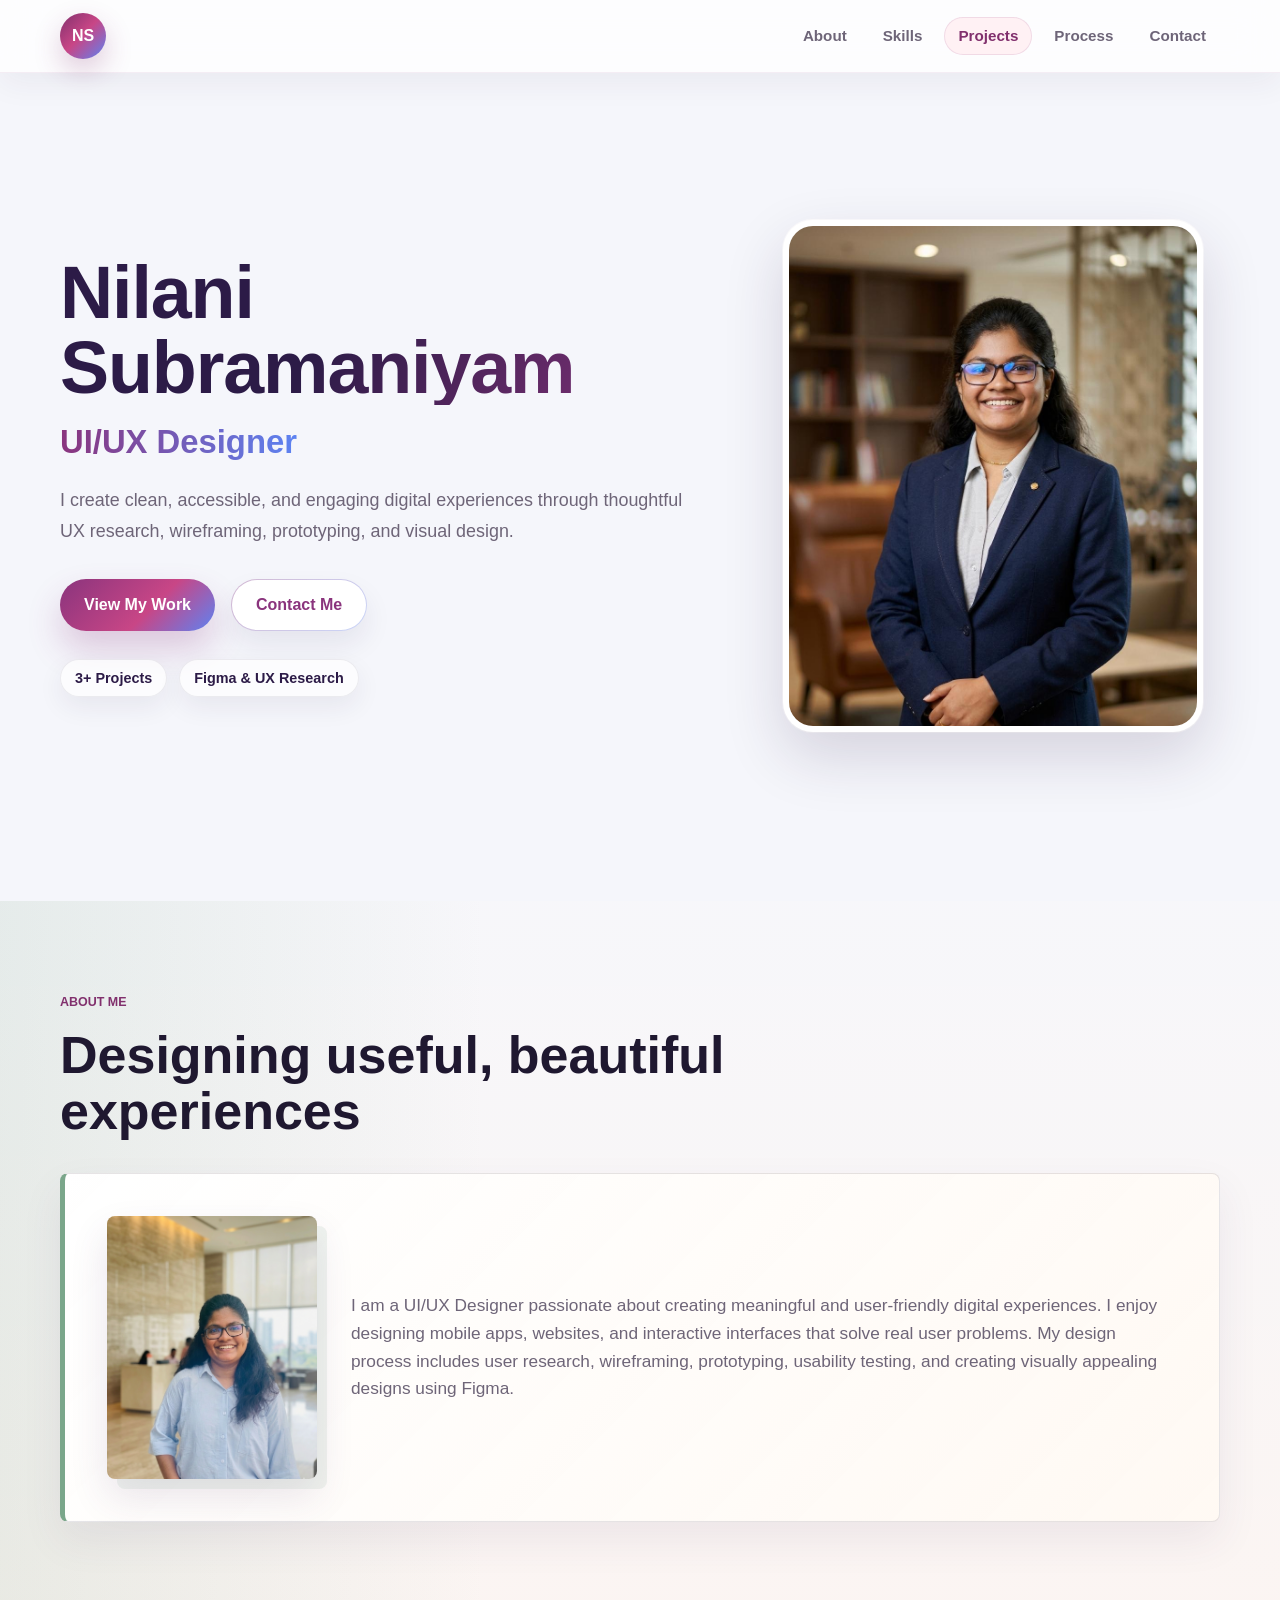
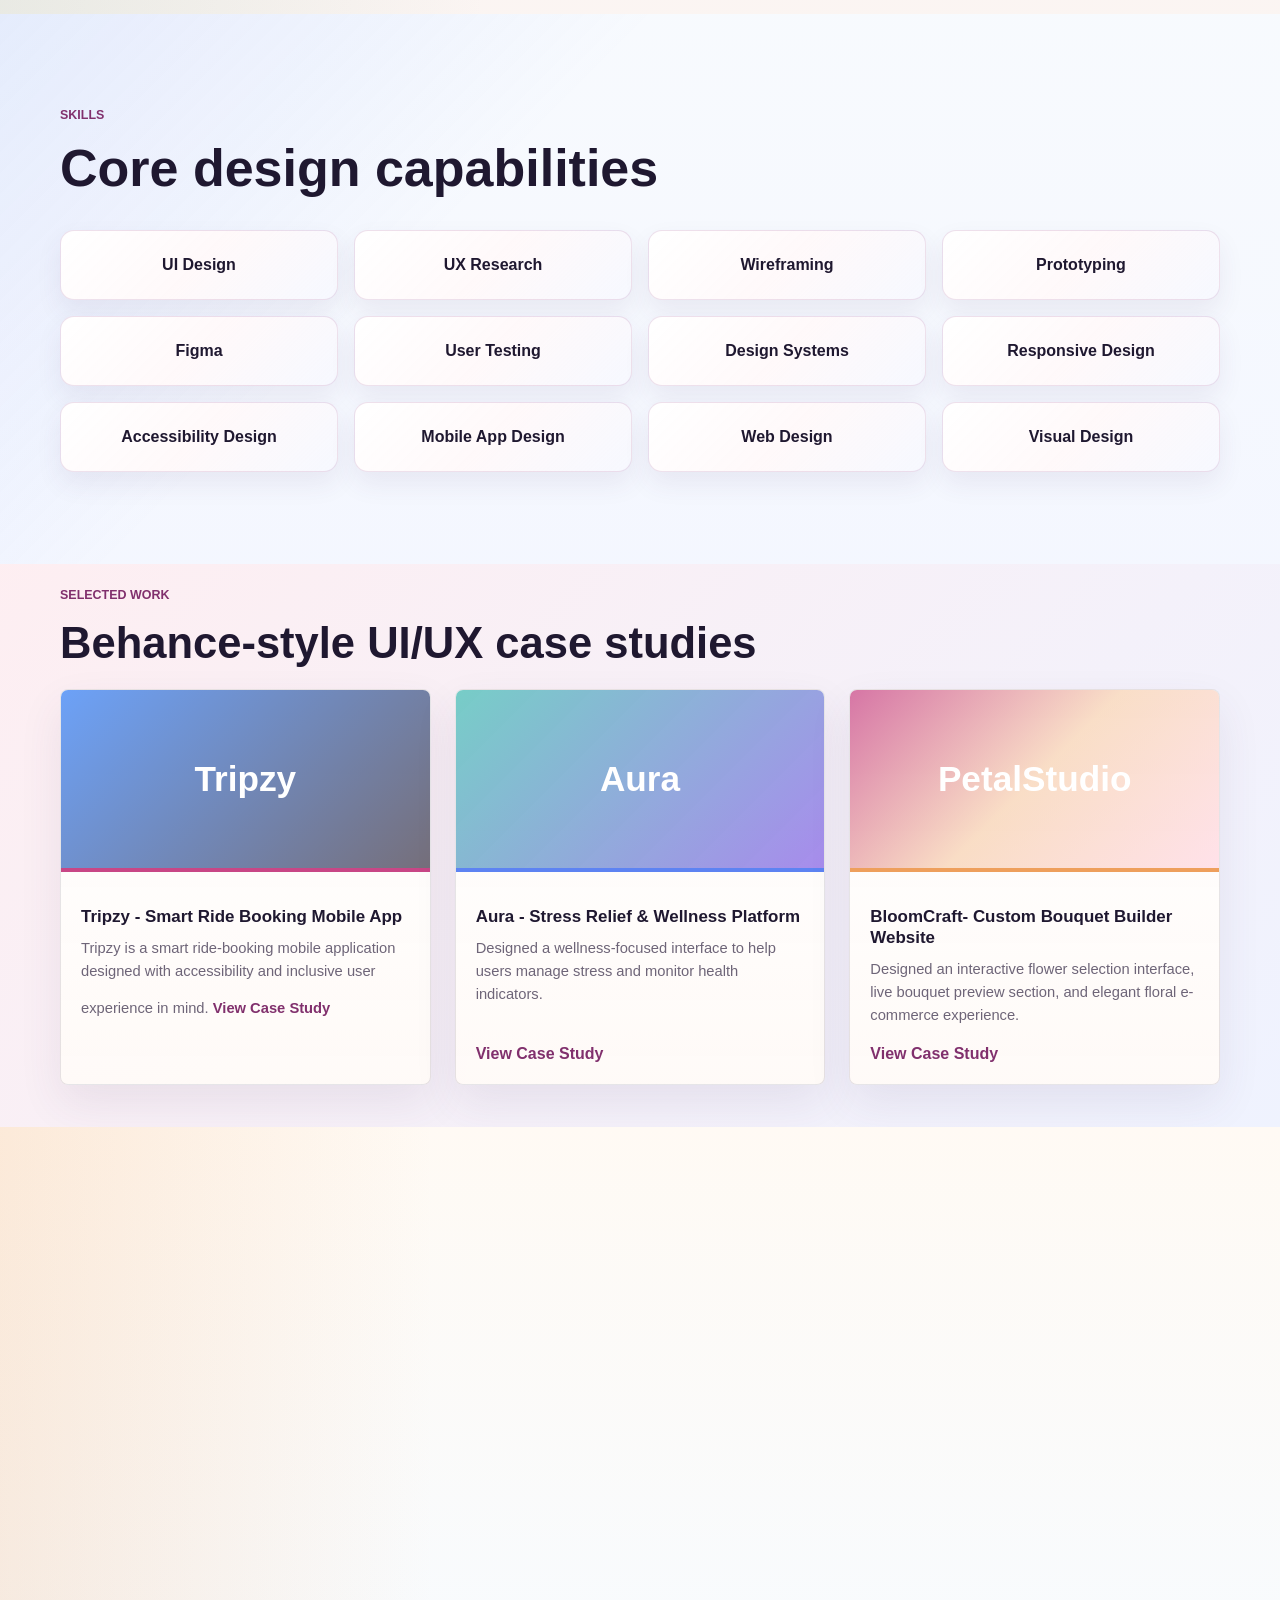
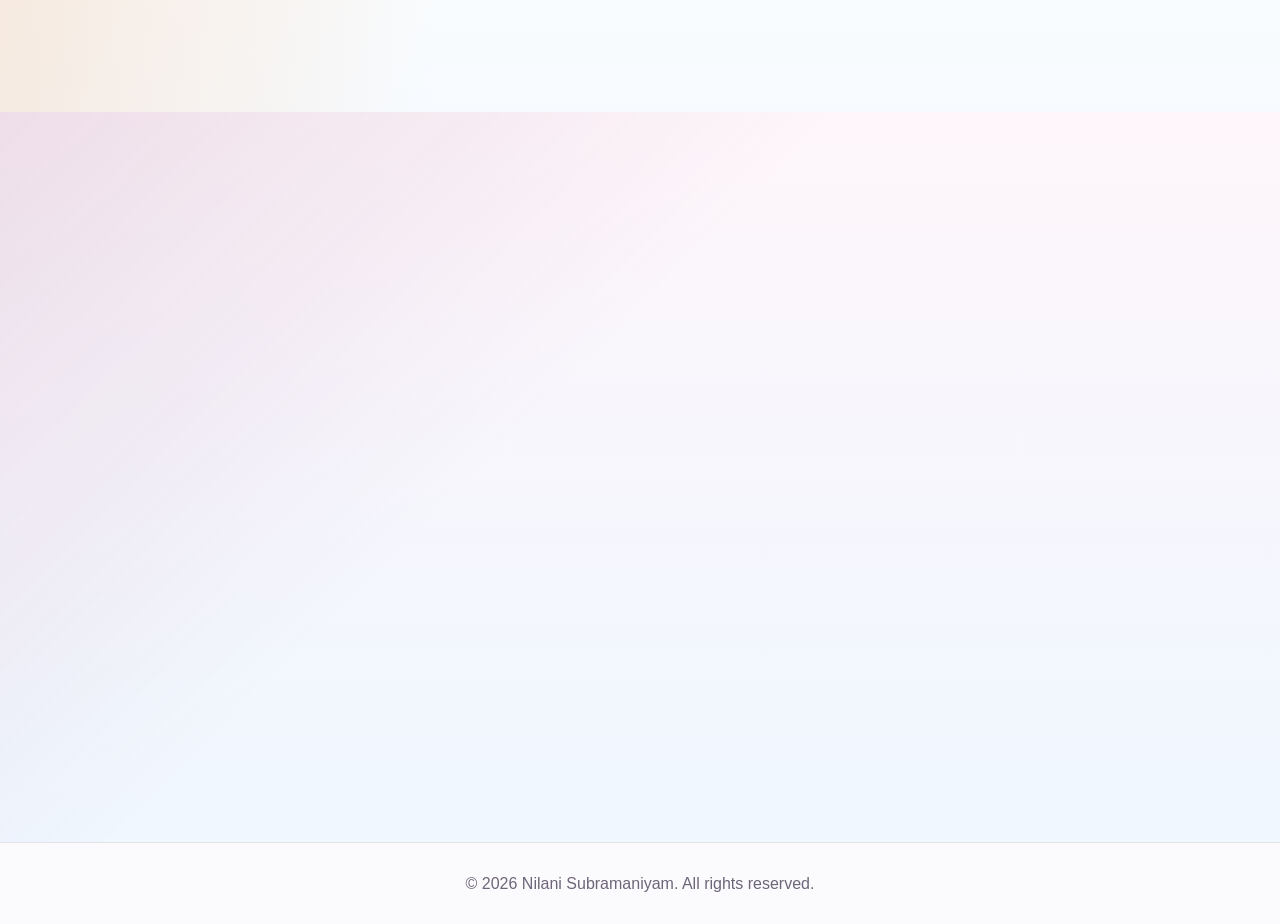
==== index.html @ d95088f6 "Initial portfolio case studies" ====
<!DOCTYPE html>
<html lang="en">
<head>
  <meta charset="UTF-8">
  <meta name="viewport" content="width=device-width, initial-scale=1.0">
  <title>Nilani Subramaniyam | UI/UX Designer</title>
  <link rel="preconnect" href="https://fonts.googleapis.com">
  <link rel="preconnect" href="https://fonts.gstatic.com" crossorigin>
  <link href="https://fonts.googleapis.com/css2?family=Inter:wght@400;500;600;700;800&display=swap" rel="stylesheet">
  <link rel="stylesheet" href="style.css">
</head>
<body>
  <header class="site-header" id="top">
    <nav class="navbar">
      <a href="#top" class="logo" aria-label="Nilani Subramaniyam home">NS</a>

      <button class="nav-toggle" type="button" aria-label="Open navigation" aria-expanded="false">
        <span></span>
        <span></span>
        <span></span>
      </button>

      <ul class="nav-links">
        <li><a href="#about" class="active">About</a></li>
        <li><a href="#skills">Skills</a></li>
        <li><a href="#projects">Projects</a></li>
        <li><a href="#process">Process</a></li>
        <li><a href="#contact">Contact</a></li>
      </ul>
    </nav>
  </header>

  <main>
    <section class="hero section">
      <div class="hero-content reveal">
        
        <h1>Nilani Subramaniyam</h1>
        <h2>UI/UX Designer</h2>
        <p class="hero-text">
          I create clean, accessible, and engaging digital experiences through thoughtful UX research, wireframing, prototyping, and visual design.
        </p>
        <div class="hero-actions">
          <a href="#projects" class="btn btn-primary">View My Work</a>
          <a href="#contact" class="btn btn-secondary">Contact Me</a>
        </div>
        <div class="hero-stats" aria-label="Portfolio highlights">
          <span>3+ Projects</span>
          
          <span>Figma &amp; UX Research</span>
        </div>
      </div>

      <div class="hero-visual reveal">
        <div class="profile-frame">
          <div class="profile-glow"></div>
          <img src="assets/nilani-profile.jpeg" alt="Nilani Subramaniyam" class="profile-photo">
        </div>
      </div>
    </section>

    <section class="section about" id="about">
      <div class="section-heading reveal">
        <p class="eyebrow">About Me</p>
        <h2>Designing useful, beautiful experiences</h2>
      </div>
      <div class="about-panel reveal">
        <div class="about-image">
          <img src="assets/nilani-about.png" alt="Nilani Subramaniyam smiling outdoors">
        </div>
        <div class="about-copy">
          <p>
            I am a UI/UX Designer passionate about creating meaningful and user-friendly digital experiences. I enjoy designing mobile apps, websites, and interactive interfaces that solve real user problems. My design process includes user research, wireframing, prototyping, usability testing, and creating visually appealing designs using Figma.
          </p>
        </div>
      </div>
    </section>

    <section class="section skills" id="skills">
      <div class="section-heading reveal">
        <p class="eyebrow">Skills</p>
        <h2>Core design capabilities</h2>
      </div>
      <div class="skills-grid">
        <span class="skill-card reveal">UI Design</span>
        <span class="skill-card reveal">UX Research</span>
        <span class="skill-card reveal">Wireframing</span>
        <span class="skill-card reveal">Prototyping</span>
        <span class="skill-card reveal">Figma</span>
        <span class="skill-card reveal">User Testing</span>
        <span class="skill-card reveal">Design Systems</span>
        <span class="skill-card reveal">Responsive Design</span>
        <span class="skill-card reveal">Accessibility Design</span>
        <span class="skill-card reveal">Mobile App Design</span>
        <span class="skill-card reveal">Web Design</span>
        <span class="skill-card reveal">Visual Design</span>
      </div>
    </section>

    <section class="section projects" id="projects">
      <div class="section-heading reveal">
        <p class="eyebrow">Selected Work</p>
        <h2>Behance-style UI/UX case studies</h2>
      </div>

      <div class="project-grid">

         <article class="project-card reveal">
          <div class="project-image ride-preview">
            <span>Tripzy</span>
          </div>
          <div class="project-content">
            <div class="project-meta">
              <!-- <span>UI/UX Design Project using Figma</span> -->
            </div>
            <h3>Tripzy - Smart Ride Booking Mobile App</h3>
            <p>
              Tripzy is a smart ride-booking mobile application designed with accessibility and inclusive user experience in mind.
            <a href="case-study-tripzy.html" class="project-link">View Case Study</a>
          </div>
        </article>


        <article class="project-card reveal">
          <div class="project-image wellness-preview">
            <span>Aura</span>
          </div>
          <div class="project-content">
            <div class="project-meta">
              
            </div>
            <h3>Aura - Stress Relief & Wellness Platform</h3>
            <p>
              Designed a wellness-focused interface to help users manage stress and monitor health indicators.
            </p>
            <a href="aura-case-study.html" class="project-link" target="_blank" rel="noopener noreferrer">View Case Study</a>
          </div>
        </article>

       

        <article class="project-card reveal">
          <div class="project-image bouquet-preview">
            <span>PetalStudio</span>
          </div>
          <div class="project-content">
            <div class="project-meta">
            
            </div>
            <h3>BloomCraft- Custom Bouquet Builder Website</h3>
            <p>
               Designed an interactive flower selection interface, live bouquet preview section, and elegant floral e-commerce experience.
            </p>
          
            <a href="case-study-petalstudio.html" class="project-link">View Case Study</a>
          </div>
        </article>
      </div>
    </section>

    <section class="section process" id="process">
      <div class="section-heading reveal">
        <p class="eyebrow">Design Process</p>
        <h2>From insight to refined experience</h2>
      </div>
      <div class="process-grid">
        <div class="process-card reveal"><span>01</span><h3>Empathize</h3></div>
        <div class="process-card reveal"><span>02</span><h3>Define</h3></div>
        <div class="process-card reveal"><span>03</span><h3>Ideate</h3></div>
        <!-- <div class="process-card reveal"><span>04</span><h3>Wireframe</h3></div> -->
        <div class="process-card reveal"><span>04</span><h3>Prototype</h3></div>
        <div class="process-card reveal"><span>05</span><h3>Test</h3></div>
        <!-- <div class="process-card reveal"><span>07</span><h3>Improve</h3></div> -->
      </div>
    </section>

    <section class="section contact" id="contact">
      <div class="section-heading reveal">
        <p class="eyebrow">Contact</p>
        <h2>Let's create thoughtful digital experiences</h2>
      </div>

      <div class="contact-layout">
        <div class="contact-info reveal">
          <a href="mailto:nilasubram12@gmail.com" class="contact-card">
            <span class="contact-icon icon-email" aria-hidden="true">
              <img src="assets/gmail-logo.webp" alt="">
            </span>
            <span>
              <strong>Email</strong>
              <small>nilasubram12@gmail.com</small>
            </span>
          </a>
          <a href="https://www.linkedin.com/in/nilani-subramaniyam-509a222b9/?lipi=urn%3Ali%3Apage%3Ad_flagship3_profile_view_base_contact_details%3Bf%2FuBtuJFRAWHWsa8EPV87g%3D%3D" class="contact-card" target="_blank" rel="noopener noreferrer">
            <span class="contact-icon icon-linkedin" aria-hidden="true">
              <img src="assets/linkedin-logo.svg" alt="">
            </span>
            <span>
              <strong>LinkedIn</strong>
              <small>nilani-subramaniyam</small>
            </span>
          </a>
          <a href="https://www.behance.net/nilanisubrama" class="contact-card" target="_blank" rel="noopener noreferrer">
            <span class="contact-icon icon-behance" aria-hidden="true">
              <svg viewBox="0 0 24 24" role="img">
                <path d="M3.3 6.2h5.14c1.02 0 1.83.23 2.43.7.6.46.9 1.17.9 2.12 0 .55-.13 1.03-.39 1.43-.25.4-.63.72-1.14.96.7.2 1.24.56 1.6 1.09.36.52.54 1.15.54 1.9 0 .6-.12 1.12-.36 1.57-.23.44-.55.8-.96 1.06-.4.27-.87.47-1.4.6-.52.13-1.07.2-1.64.2H3.3V6.2Zm2.56 4.7H8c.42 0 .76-.1 1.04-.3.27-.2.41-.53.41-.98 0-.5-.16-.86-.49-1.07-.32-.21-.74-.32-1.26-.32H5.86v2.67Zm0 4.92h2.27c.47 0 .87-.12 1.18-.35.32-.23.48-.6.48-1.11 0-.63-.18-1.08-.53-1.35-.36-.27-.83-.4-1.41-.4H5.86v3.21Zm9.14-2.1c.04.73.23 1.26.59 1.58.35.32.86.48 1.51.48.47 0 .88-.12 1.22-.35.34-.23.55-.48.63-.74h2.16c-.35 1.07-.88 1.84-1.6 2.3-.72.46-1.59.69-2.6.69-.71 0-1.34-.11-1.9-.34a3.93 3.93 0 0 1-1.44-.96 4.27 4.27 0 0 1-.91-1.5 5.51 5.51 0 0 1-.32-1.92c0-.68.11-1.31.33-1.89.22-.58.54-1.08.94-1.51.41-.42.89-.75 1.45-.99a4.63 4.63 0 0 1 1.85-.36c.76 0 1.42.15 1.98.44.57.3 1.03.69 1.39 1.19.36.5.62 1.06.79 1.7.16.64.22 1.3.17 1.99H15Zm3.75-1.55c-.11-.58-.31-1.02-.6-1.32-.29-.3-.72-.45-1.29-.45-.37 0-.68.06-.92.19-.24.12-.44.28-.59.47-.15.19-.25.39-.31.6-.06.22-.1.39-.11.52h3.82Zm-3.95-5.74h4.72v1.15H14.8V6.43Z"/>
              </svg>
            </span>
            <span>
              <strong>Behance</strong>
              <small>nilanisubrama</small>
            </span>
          </a>
          <a href="https://github.com/Nila12SA" class="contact-card" target="_blank" rel="noopener noreferrer">
            <span class="contact-icon icon-github" aria-hidden="true">
              <svg viewBox="0 0 24 24" role="img">
                <path d="M12 3.6a8.5 8.5 0 0 0-2.69 16.56c.42.08.58-.18.58-.4v-1.48c-2.36.51-2.86-1-2.86-1-.39-.98-.95-1.24-.95-1.24-.78-.53.06-.52.06-.52.86.06 1.31.88 1.31.88.76 1.3 2  .93 2.49.71.08-.55.3-.93.54-1.14-1.88-.21-3.86-.94-3.86-4.2 0-.93.33-1.68.88-2.28-.09-.21-.38-1.08.08-2.25 0 0 .72-.23 2.34.87A8.05 8.05 0 0 1 12 7.83c.72 0 1.44.1 2.12.29 1.62-1.1 2.34-.87 2.34-.87.46 1.17.17 2.04.08 2.25.55.6.88 1.35.88 2.28 0 3.27-1.98 3.98-3.87 4.2.31.27.58.79.58 1.6v2.18c0 .22.15.48.59.4A8.5 8.5 0 0 0 12 3.6Z"/>
              </svg>
            </span>
            <span>
              <strong>GitHub</strong>
              <small>Nila12SA</small>
            </span>
          </a>
        </div>

        <form class="contact-form reveal">
          <label for="name">Name</label>
          <input type="text" id="name" name="name" placeholder="Your name" required>

          <label for="email">Email</label>
          <input type="email" id="email" name="email" placeholder="your@email.com" required>

          <label for="message">Message</label>
          <textarea id="message" name="message" rows="5" placeholder="Tell me about your project" required></textarea>

          <button type="submit" class="btn btn-primary">Send Message</button>
          <p class="form-status" aria-live="polite"></p>
        </form>
      </div>
    </section>
  </main>

  <footer class="footer">
    <p>© 2026 Nilani Subramaniyam. All rights reserved.</p>
  </footer>

  <script src="script.js"></script>
</body>
</html>
---- style.css ----
:root {
  --bg: #fffaf7;
  --surface: #ffffff;
  --surface-soft: #fff0f5;
  --text: #1f1830;
  --muted: #6e6578;
  --primary: #c84686;
  --primary-dark: #81306d;
  --secondary: #5d83f2;
  --accent: #ee9f5c;
  --sage: #7aa68a;
  --lavender: #8f6ce8;
  --border: rgba(31, 24, 48, 0.11);
  --shadow: 0 22px 55px rgba(82, 52, 103, 0.15);
  --radius: 8px;
  --max-width: 1160px;
}

* {
  box-sizing: border-box;
  margin: 0;
  padding: 0;
}

html {
  scroll-behavior: smooth;
  overflow-x: hidden;
}

body {
  position: relative;
  isolation: isolate;
  min-height: 100vh;
  overflow-x: hidden;
  color: var(--text);
  font-family: "Inter", Arial, sans-serif;
  line-height: 1.6;
  background:
    linear-gradient(118deg, rgba(200, 70, 134, 0.12) 0 18%, transparent 18% 100%),
    linear-gradient(26deg, transparent 0 62%, rgba(93, 131, 242, 0.1) 62% 100%),
    linear-gradient(135deg, #fffaf7 0%, #f8fbff 46%, #fff2f7 100%);
}

body::before {
  content: none;
}

img,
input,
textarea,
button {
  font: inherit;
}

a {
  color: inherit;
  text-decoration: none;
}

.site-header {
  position: sticky;
  top: 0;
  z-index: 20;
  background: rgba(255, 255, 255, 0.76);
  border-bottom: 1px solid rgba(138, 52, 125, 0.08);
  box-shadow: 0 10px 32px rgba(44, 27, 71, 0.06);
  backdrop-filter: blur(20px);
  -webkit-backdrop-filter: blur(20px);
}

.navbar {
  width: min(100% - 32px, var(--max-width));
  height: 72px;
  margin: 0 auto;
  display: flex;
  align-items: center;
  justify-content: space-between;
}

.logo {
  width: 46px;
  height: 46px;
  display: inline-grid;
  place-items: center;
  color: #ffffff;
  font-weight: 800;
  border-radius: 50%;
  background: linear-gradient(135deg, var(--primary-dark), var(--primary) 48%, var(--secondary));
  box-shadow: 0 12px 28px rgba(129, 48, 109, 0.24);
}

.nav-links {
  display: flex;
  align-items: center;
  gap: 8px;
  list-style: none;
}

.nav-links a {
  display: inline-flex;
  align-items: center;
  min-height: 38px;
  padding: 0 14px;
  color: var(--muted);
  font-size: 0.95rem;
  font-weight: 600;
  border-radius: 999px;
  transition: color 0.25s ease, background 0.25s ease, box-shadow 0.25s ease;
}

.nav-links a:hover,
.nav-links a.active {
  color: var(--primary-dark);
  background: rgba(255, 237, 240, 0.74);
}

.nav-links a.active {
  box-shadow: inset 0 0 0 1px rgba(138, 52, 125, 0.12);
}

.nav-toggle {
  width: 44px;
  height: 44px;
  display: none;
  border: 1px solid var(--border);
  border-radius: var(--radius);
  background: var(--surface);
  cursor: pointer;
}

.nav-toggle span {
  width: 20px;
  height: 2px;
  display: block;
  margin: 5px auto;
  background: var(--text);
  border-radius: 999px;
  transition: transform 0.25s ease, opacity 0.25s ease;
}

.nav-toggle.open span:nth-child(1) {
  transform: translateY(7px) rotate(45deg);
}

.nav-toggle.open span:nth-child(2) {
  opacity: 0;
}

.nav-toggle.open span:nth-child(3) {
  transform: translateY(-7px) rotate(-45deg);
}

.section {
  position: relative;
  width: min(100% - 32px, var(--max-width));
  margin: 0 auto;
  padding: 92px 0;
  scroll-margin-top: 78px;
}

.about,
.skills,
.projects,
.process,
.contact,
.case-section {
  z-index: 1;
}

.about::before,
.skills::before,
.projects::before,
.process::before,
.contact::before,
.case-section::before {
  content: "";
  position: absolute;
  inset: 0 calc(50% - 50vw);
  z-index: -1;
  pointer-events: none;
}

.about::before {
  background:
    linear-gradient(90deg, rgba(122, 166, 138, 0.14), transparent 38%),
    linear-gradient(180deg, rgba(255, 250, 247, 0.2), rgba(255, 244, 237, 0.62));
}

.skills::before {
  background:
    linear-gradient(135deg, rgba(93, 131, 242, 0.12), transparent 36%),
    linear-gradient(180deg, rgba(248, 251, 255, 0.82), rgba(244, 247, 255, 0.92));
}

.projects::before {
  background:
    linear-gradient(135deg, rgba(255, 237, 240, 0.86), rgba(238, 242, 255, 0.86));
}

.process::before {
  background:
    linear-gradient(90deg, rgba(238, 159, 92, 0.18), transparent 34%),
    linear-gradient(180deg, #fffaf4, #f7fbff);
}

.contact::before {
  background:
    linear-gradient(135deg, rgba(129, 48, 109, 0.12), transparent 42%),
    linear-gradient(180deg, rgba(255, 246, 250, 0.88), rgba(239, 247, 255, 0.95));
}

.case-section::before {
  background:
    linear-gradient(90deg, rgba(255, 255, 255, 0), rgba(93, 131, 242, 0.08), rgba(255, 255, 255, 0));
}

main .case-section:nth-of-type(2n + 3)::before {
  background:
    linear-gradient(135deg, rgba(255, 240, 245, 0.86), rgba(255, 247, 239, 0.9));
}

main .case-section:nth-of-type(2n + 4)::before {
  background:
    linear-gradient(135deg, rgba(241, 248, 243, 0.9), rgba(239, 246, 255, 0.9));
}

.hero {
  min-height: calc(100vh - 72px);
  display: grid;
  grid-template-columns: minmax(0, 1.12fr) minmax(300px, 0.78fr);
  align-items: center;
  gap: clamp(28px, 4.5vw, 56px);
  padding-top: 54px;
  padding-bottom: 76px;
}

.hero-content {
  max-width: 780px;
  min-width: 0;
}

.hero-badge {
  display: inline-flex;
  align-items: center;
  min-height: 36px;
  margin-bottom: 22px;
  padding: 0 16px;
  color: #8a347d;
  font-size: 0.83rem;
  font-weight: 800;
  letter-spacing: 0;
  border: 1px solid rgba(138, 52, 125, 0.16);
  border-radius: 999px;
  background:
    linear-gradient(135deg, rgba(255, 237, 240, 0.95), rgba(238, 242, 255, 0.92)),
    #ffffff;
  box-shadow: 0 12px 30px rgba(44, 27, 71, 0.08);
}

.eyebrow {
  margin-bottom: 14px;
  color: var(--primary-dark);
  font-size: 0.78rem;
  font-weight: 800;
  letter-spacing: 0;
  text-transform: uppercase;
}

.hero h1 {
  max-width: 720px;
  font-size: clamp(3.15rem, 5.75vw, 4.85rem);
  line-height: 1.02;
  letter-spacing: -0.015em;
  color: transparent;
  background: linear-gradient(120deg, #2c1b47 0%, #2c1b47 42%, #8a347d 100%);
  -webkit-background-clip: text;
  background-clip: text;
}

.hero h2 {
  display: inline-flex;
  margin-top: 18px;
  color: transparent;
  font-size: clamp(1.35rem, 2.8vw, 2.05rem);
  font-weight: 800;
  line-height: 1.15;
  background: linear-gradient(90deg, #8a347d, #5d83f2);
  -webkit-background-clip: text;
  background-clip: text;
}

.hero-text {
  max-width: 630px;
  margin-top: 24px;
  color: var(--muted);
  font-size: clamp(1rem, 1.5vw, 1.12rem);
  line-height: 1.75;
}

.hero-actions {
  display: flex;
  flex-wrap: wrap;
  gap: 16px;
  margin-top: 32px;
}

.btn {
  min-height: 52px;
  display: inline-flex;
  align-items: center;
  justify-content: center;
  padding: 0 24px;
  border: 0;
  border-radius: 999px;
  font-weight: 800;
  cursor: pointer;
  transition: transform 0.25s ease, box-shadow 0.25s ease, background 0.25s ease;
}

.btn:hover {
  transform: translateY(-3px);
}

.btn-primary {
  color: #ffffff;
  background: linear-gradient(135deg, #8a347d, #c84686 58%, #5d83f2);
  box-shadow: 0 18px 34px rgba(138, 52, 125, 0.24);
}

.btn-secondary {
  color: #8a347d;
  background:
    linear-gradient(#ffffff, #ffffff) padding-box,
    linear-gradient(135deg, rgba(138, 52, 125, 0.32), rgba(93, 131, 242, 0.28)) border-box;
  border: 1px solid transparent;
  box-shadow: 0 14px 28px rgba(44, 27, 71, 0.08);
}

.hero-stats {
  display: flex;
  flex-wrap: wrap;
  gap: 12px;
  margin-top: 28px;
}

.hero-stats span {
  display: inline-flex;
  align-items: center;
  min-height: 38px;
  padding: 0 14px;
  color: #2c1b47;
  font-size: 0.9rem;
  font-weight: 800;
  border: 1px solid rgba(44, 27, 71, 0.08);
  border-radius: 999px;
  background: rgba(255, 255, 255, 0.7);
  box-shadow: 0 10px 26px rgba(44, 27, 71, 0.07);
}

.hero-visual {
  position: relative;
  min-height: 500px;
  display: grid;
  place-items: center;
  overflow: visible;
}

.profile-frame {
  position: relative;
  width: min(100%, 420px);
  padding: 6px;
  overflow: hidden;
  border: 0;
  border-radius: 30px;
  background: #ffffff;
  box-shadow:
    0 24px 60px rgba(44, 27, 71, 0.16),
    0 0 0 1px rgba(255, 255, 255, 0.9);
}

.profile-card {
  position: relative;
  width: min(100%, 390px);
  padding: 34px;
  overflow: hidden;
  border: 1px solid rgba(255, 255, 255, 0.82);
  border-radius: 8px;
  background: rgba(255, 255, 255, 0.74);
  box-shadow: var(--shadow);
  backdrop-filter: blur(20px);
}

.profile-glow {
  display: none;
}

.profile-photo {
  position: relative;
  width: 100%;
  height: clamp(390px, 47vw, 500px);
  display: block;
  object-fit: cover;
  object-position: center top;
  transform: none;
  border-radius: 24px;
  border: 0;
  box-shadow: none;
}

.profile-name {
  position: relative;
  font-size: 1.35rem;
  font-weight: 800;
}

.profile-role {
  position: relative;
  margin-top: 6px;
  color: var(--muted);
}

.mini-stats {
  position: relative;
  display: flex;
  flex-wrap: wrap;
  gap: 10px;
  margin-top: 26px;
}

.mini-stats span,
.skill-card,
.project-meta span {
  border: 1px solid rgba(200, 70, 134, 0.18);
  border-radius: 999px;
  background:
    linear-gradient(135deg, rgba(255, 240, 245, 0.86), rgba(248, 251, 255, 0.88)),
    #ffffff;
}

.mini-stats span {
  padding: 8px 12px;
  color: var(--primary-dark);
  font-size: 0.84rem;
  font-weight: 700;
}

.section-heading {
  max-width: 720px;
  margin-bottom: 34px;
}

.section-heading h2 {
  font-size: clamp(2rem, 5vw, 3.25rem);
  line-height: 1.08;
  letter-spacing: 0;
}

.about-panel,
.contact-info,
.contact-form {
  border: 1px solid var(--border);
  border-radius: var(--radius);
  background:
    linear-gradient(135deg, rgba(255, 255, 255, 0.9), rgba(255, 248, 241, 0.84)),
    #ffffff;
  box-shadow: 0 18px 42px rgba(82, 52, 103, 0.08);
}

.about-panel {
  padding: clamp(24px, 5vw, 42px);
  display: grid;
  grid-template-columns: 210px 1fr;
  align-items: center;
  gap: 34px;
  border-left: 5px solid var(--sage);
}

.about-image {
  overflow: hidden;
  border-radius: var(--radius);
  box-shadow:
    10px 10px 0 rgba(122, 166, 138, 0.12),
    0 18px 38px rgba(82, 52, 103, 0.12);
}

.about-image img {
  width: 100%;
  aspect-ratio: 4 / 5;
  display: block;
  object-fit: cover;
  object-position: center top;
}

.about-panel p {
  max-width: 900px;
  color: var(--muted);
  font-size: 1.08rem;
}

.skills-grid {
  display: grid;
  grid-template-columns: repeat(4, 1fr);
  gap: 16px;
}

.skill-card {
  min-height: 70px;
  display: grid;
  place-items: center;
  padding: 16px;
  color: var(--text);
  font-weight: 800;
  text-align: center;
  border-radius: 14px;
  border-color: rgba(138, 52, 125, 0.14);
  background:
    linear-gradient(135deg, rgba(255, 255, 255, 0.96), rgba(255, 237, 240, 0.34), rgba(238, 242, 255, 0.5)),
    #ffffff;
  box-shadow: 0 12px 26px rgba(82, 52, 103, 0.08);
  transition: transform 0.25s ease, box-shadow 0.25s ease, border-color 0.25s ease;
}

.skill-card:hover {
  transform: translateY(-5px);
  border-color: rgba(200, 70, 134, 0.36);
  box-shadow: var(--shadow);
}

.project-grid {
  display: grid;
  grid-template-columns: repeat(3, 1fr);
  gap: 24px;
}

.projects {
  min-height: auto;
  padding-top: 22px;
  padding-bottom: 42px;
  display: grid;
  align-content: start;
  scroll-margin-top: 54px;
}

.projects .section-heading {
  max-width: 820px;
  margin-bottom: 22px;
}

.projects .section-heading h2 {
  font-size: clamp(2rem, 3.4vw, 3.1rem);
}

.project-card {
  display: flex;
  flex-direction: column;
  overflow: hidden;
  border: 1px solid var(--border);
  border-radius: var(--radius);
  background:
    linear-gradient(180deg, rgba(255, 255, 255, 0.97), rgba(255, 250, 247, 0.94));
  box-shadow: 0 18px 44px rgba(82, 52, 103, 0.09);
  transition: transform 0.3s ease, box-shadow 0.3s ease;
}

.project-card:hover {
  transform: translateY(-8px);
  box-shadow: var(--shadow);
}

.project-image {
  min-height: 178px;
  display: grid;
  place-items: center;
  color: #ffffff;
  font-size: 2.2rem;
  font-weight: 800;
  background-size: cover;
  background-position: center;
}

.project-image img {
  width: 100%;
  height: 100%;
  min-height: 178px;
  display: block;
  object-fit: cover;
}

.wellness-preview {
  background:
    linear-gradient(135deg, rgba(89, 194, 187, 0.82), rgba(143, 108, 232, 0.78)),
    url("https://images.unsplash.com/photo-1506126613408-eca07ce68773?auto=format&fit=crop&w=900&q=80");
}

.ride-preview {
  background:
    linear-gradient(135deg, rgba(76, 141, 246, 0.82), rgba(33, 24, 44, 0.62)),
    url("https://images.unsplash.com/photo-1500530855697-b586d89ba3ee?auto=format&fit=crop&w=900&q=80");
}

.bouquet-preview {
  background:
    linear-gradient(135deg, rgba(200, 70, 134, 0.74), rgba(238, 159, 92, 0.34), rgba(255, 202, 218, 0.54)),
    url("https://images.unsplash.com/photo-1490750967868-88aa4486c946?auto=format&fit=crop&w=900&q=80");
}

.project-content {
  display: flex;
  flex: 1;
  flex-direction: column;
  padding: 18px 20px;
  border-top: 4px solid var(--primary);
}

.project-card:nth-child(2) .project-content {
  border-top-color: var(--secondary);
}

.project-card:nth-child(3) .project-content {
  border-top-color: var(--accent);
}

.project-meta {
  display: flex;
  flex-wrap: wrap;
  gap: 8px;
  margin-bottom: 16px;
}

.project-meta span {
  padding: 6px 10px;
  color: var(--primary-dark);
  font-size: 0.74rem;
  font-weight: 800;
}

.project-card h3 {
  margin-bottom: 10px;
  font-size: 1.06rem;
  line-height: 1.25;
}

.project-card p {
  color: var(--muted);
  font-size: 0.92rem;
  line-height: 1.55;
}

.project-usage {
  margin-top: 14px;
  padding: 14px;
  border-left: 3px solid var(--primary);
  border-radius: var(--radius);
  background: linear-gradient(135deg, rgba(255, 240, 245, 0.92), rgba(248, 251, 255, 0.94));
}

.project-usage strong {
  color: var(--text);
}

.project-link {
  display: inline-flex;
  align-self: flex-start;
  margin-top: auto;
  padding-top: 14px;
  color: var(--primary-dark);
  font-weight: 800;
}

.project-link:hover {
  color: var(--secondary);
}

.process-grid {
  display: grid;
  grid-template-columns: repeat(7, 1fr);
  gap: 14px;
}

.process-card {
  min-height: 132px;
  padding: 18px;
  border: 1px solid var(--border);
  border-radius: var(--radius);
  background: linear-gradient(180deg, #ffffff, #fff7f1);
  box-shadow: 0 14px 30px rgba(82, 52, 103, 0.08);
  transition: transform 0.25s ease;
}

.process-card:nth-child(odd) {
  background: linear-gradient(180deg, #ffffff, #eef5ff);
}

.process-card:nth-child(3n) {
  background: linear-gradient(180deg, #ffffff, #f0f8f2);
}

.process-card:hover {
  transform: translateY(-5px);
  border-color: rgba(238, 159, 92, 0.34);
}

.process-card span {
  display: inline-grid;
  width: 38px;
  height: 38px;
  place-items: center;
  color: #ffffff;
  font-weight: 800;
  border-radius: 50%;
  background: linear-gradient(135deg, var(--secondary), var(--primary-dark));
}

.process-card h3 {
  margin-top: 28px;
  font-size: 1rem;
}

.contact-layout {
  display: grid;
  grid-template-columns: 0.85fr 1.15fr;
  gap: 24px;
  align-items: start;
}

.contact {
  min-height: auto;
  padding-top: 24px;
  padding-bottom: 42px;
  display: grid;
  align-content: start;
  scroll-margin-top: 60px;
}

.contact .section-heading {
  max-width: 780px;
  margin-bottom: 18px;
}

.contact .section-heading h2 {
  font-size: clamp(2rem, 3.5vw, 3.15rem);
}

.contact-info {
  padding: 16px;
  display: grid;
  gap: 9px;
  align-content: start;
  background:
    linear-gradient(135deg, rgba(255, 255, 255, 0.94), rgba(238, 242, 255, 0.78));
}

.contact-card {
  min-height: 64px;
  padding: 10px 14px;
  display: flex;
  align-items: center;
  gap: 16px;
  color: var(--text);
  border: 1px solid rgba(44, 27, 71, 0.08);
  border-radius: var(--radius);
  background:
    linear-gradient(135deg, rgba(255, 255, 255, 0.96), rgba(255, 250, 253, 0.9));
  overflow-wrap: anywhere;
  box-shadow: 0 12px 28px rgba(82, 52, 103, 0.07);
  transition: border-color 0.25s ease, box-shadow 0.25s ease, transform 0.25s ease;
}

.contact-card:hover {
  border-color: rgba(138, 52, 125, 0.18);
  box-shadow: 0 18px 34px rgba(82, 52, 103, 0.12);
  transform: translateY(-4px);
}

.contact-icon {
  width: 42px;
  height: 42px;
  flex: 0 0 42px;
  display: inline-grid;
  place-items: center;
  color: #ffffff;
  border-radius: 50%;
  background: var(--primary);
  box-shadow: 0 12px 22px rgba(44, 27, 71, 0.12);
}

.contact-icon svg {
  width: 22px;
  height: 22px;
  display: block;
  fill: currentColor;
}

.contact-icon img {
  width: 32px;
  height: 32px;
  display: block;
  object-fit: contain;
}

.icon-email {
  background: #ffffff;
}

.icon-linkedin {
  background: #ffffff;
}

.icon-behance {
  background: #1769ff;
}

.icon-github {
  background: #24292f;
}

.contact-card strong {
  display: block;
  margin-bottom: 3px;
  font-size: 0.92rem;
}

.contact-card small {
  display: block;
  color: var(--muted);
  font-size: 0.95rem;
}

.contact-form {
  padding: 16px 20px;
  border-top: 5px solid var(--secondary);
}

.contact-form label {
  display: block;
  margin: 0 0 6px;
  font-weight: 800;
}

.contact-form input,
.contact-form textarea {
  width: 100%;
  margin-bottom: 12px;
  padding: 11px 14px;
  color: var(--text);
  border: 1px solid var(--border);
  border-radius: var(--radius);
  outline: none;
  background: #ffffff;
  transition: border-color 0.25s ease, box-shadow 0.25s ease;
}

.contact-form input:focus,
.contact-form textarea:focus {
  border-color: rgba(200, 70, 134, 0.55);
  box-shadow: 0 0 0 4px rgba(200, 70, 134, 0.11);
}

.contact-form textarea {
  min-height: 86px;
  resize: vertical;
}

.form-status {
  min-height: 24px;
  margin-top: 12px;
  color: var(--primary-dark);
  font-weight: 700;
}

.case-hero {
  min-height: calc(78vh - 72px);
  display: grid;
  grid-template-columns: 0.92fr 1.08fr;
  align-items: center;
  gap: 42px;
}

.case-hero-copy h1 {
  max-width: 720px;
  font-size: clamp(2.1rem, 4.6vw, 4rem);
  line-height: 1.08;
  letter-spacing: 0;
}

.case-hero-copy p:not(.eyebrow) {
  max-width: 680px;
  margin: 22px 0 28px;
  color: var(--muted);
  font-size: 1.08rem;
}

.case-preview {
  min-height: 420px;
  display: grid;
  place-items: center;
  color: #ffffff;
  font-size: clamp(2.3rem, 6vw, 4.8rem);
  font-weight: 800;
  border-radius: var(--radius);
  box-shadow: var(--shadow);
  background-size: cover;
  background-position: center;
}

.case-section {
  padding: 36px 0;
}

.case-grid,
.details-grid {
  display: grid;
  gap: 20px;
}

.case-grid {
  grid-template-columns: repeat(3, 1fr);
}

.case-grid.two-column,
.case-info-grid {
  display: grid;
  grid-template-columns: repeat(2, 1fr);
  gap: 20px;
}

.case-four-grid {
  align-items: stretch;
  grid-auto-rows: 1fr;
}

.details-grid {
  grid-template-columns: repeat(4, 1fr);
}

.case-card,
.detail-item,
.case-summary {
  border: 1px solid var(--border);
  border-radius: var(--radius);
  background:
    linear-gradient(135deg, rgba(255, 255, 255, 0.9), rgba(255, 250, 247, 0.84));
  box-shadow: 0 18px 42px rgba(82, 52, 103, 0.08);
}

.case-info-grid:not(.case-four-grid) .case-card:first-child,
.case-grid.two-column .case-card:first-child {
  border-top: 5px solid var(--primary);
}

.case-info-grid:not(.case-four-grid) .case-card:last-child,
.case-grid.two-column .case-card:last-child {
  border-top: 5px solid var(--secondary);
}

.case-four-grid .case-card:nth-child(1) {
  border-top: 5px solid var(--primary);
}

.case-four-grid .case-card:nth-child(2) {
  border-top: 5px solid var(--secondary);
}

.case-four-grid .case-card:nth-child(3) {
  border-top: 5px solid var(--accent);
}

.case-four-grid .case-card:nth-child(4) {
  border-top: 5px solid var(--sage);
}

.detail-item:nth-child(3n + 1) {
  border-top: 4px solid var(--primary);
}

.detail-item:nth-child(3n + 2) {
  border-top: 4px solid var(--accent);
}

.detail-item:nth-child(3n) {
  border-top: 4px solid var(--sage);
}

.case-card,
.detail-item {
  padding: 24px;
}

.case-number {
  display: inline-grid;
  width: 44px;
  height: 44px;
  margin-bottom: 22px;
  place-items: center;
  color: #ffffff;
  font-weight: 800;
  border-radius: 50%;
  background: linear-gradient(135deg, var(--primary-dark), var(--primary), var(--secondary));
}

.case-card h2,
.detail-item h3,
.case-summary h2 {
  margin-bottom: 12px;
  line-height: 1.25;
}

.case-card p,
.detail-item p,
.case-summary p:not(.eyebrow) {
  color: var(--muted);
}

.case-summary {
  padding: clamp(24px, 5vw, 42px);
}

.petal-hero {
  position: relative;
}

.petal-preview {
  padding: clamp(16px, 2.4vw, 24px);
  border: 1px solid rgba(200, 70, 134, 0.18);
  border-radius: var(--radius);
  background:
    linear-gradient(115deg, rgba(200, 70, 134, 0.15) 0 34%, transparent 34%),
    linear-gradient(135deg, #fff6f1, #ffffff 54%, #f5f8ff);
  box-shadow: var(--shadow);
}

.petal-hero-screenshot {
  width: 100%;
  height: clamp(300px, 34vw, 420px);
  display: block;
  object-fit: contain;
  object-position: center top;
  padding: 8px;
  border: 1px solid rgba(200, 70, 134, 0.12);
  border-radius: 12px;
  background: rgba(255, 245, 248, 0.78);
  box-shadow: 0 14px 32px rgba(82, 52, 103, 0.1);
}

.petal-window {
  overflow: hidden;
  border-radius: var(--radius);
  background: #fff0f5;
  box-shadow: 0 18px 42px rgba(82, 52, 103, 0.11);
}

.petal-bar {
  min-height: 56px;
  padding: 0 18px;
  display: flex;
  align-items: center;
  justify-content: space-between;
  gap: 16px;
  color: var(--text);
  font-weight: 800;
  background: linear-gradient(90deg, #f5cad6, #f7d8c1);
}

.petal-showcase {
  min-height: 330px;
  padding: clamp(24px, 5vw, 44px);
  display: grid;
  grid-template-columns: 0.9fr 1.1fr;
  align-items: center;
  gap: 24px;
  background:
    linear-gradient(135deg, #fff6f8 0%, #fffaf3 48%, #eef5ff 100%);
}

.petal-showcase p {
  margin-bottom: 12px;
  color: var(--text);
  font-weight: 800;
}

.petal-showcase h2 {
  max-width: 320px;
  margin-bottom: 22px;
  font-size: clamp(2rem, 5vw, 3.8rem);
  line-height: 1.06;
}

.petal-showcase div > span {
  display: inline-flex;
  padding: 10px 18px;
  color: #ffffff;
  font-weight: 800;
  border-radius: 999px;
  background: linear-gradient(135deg, var(--primary), #df6f83);
}

.flower-visual {
  position: relative;
  min-height: 230px;
  border-radius: 28px;
  background:
    linear-gradient(rgba(33, 24, 44, 0.08), rgba(33, 24, 44, 0.1)),
    linear-gradient(135deg, #f8d7df, #fff8ef 48%, #eef5ff);
  overflow: hidden;
}

.flower-visual span {
  position: absolute;
  width: 150px;
  height: 150px;
  border-radius: 50%;
  background: radial-gradient(circle, #ff8caf 0 32%, #c84686 34% 52%, transparent 54%);
  box-shadow: 0 16px 34px rgba(200, 70, 134, 0.16);
}

.flower-visual span:nth-child(1) {
  left: 12%;
  top: 20%;
}

.flower-visual span:nth-child(2) {
  right: 14%;
  top: 28%;
  background: radial-gradient(circle, #ffd6a8 0 32%, #ee9f5c 34% 52%, transparent 54%);
}

.flower-visual span:nth-child(3) {
  left: 38%;
  bottom: 8%;
  background: radial-gradient(circle, #ffffff 0 30%, #7aa68a 32% 52%, transparent 54%);
}

.case-list {
  display: grid;
  gap: 12px;
  padding-left: 18px;
  color: var(--muted);
}

.figma-panel {
  padding: clamp(24px, 5vw, 42px);
  border: 1px solid var(--border);
  border-radius: var(--radius);
  background:
    linear-gradient(135deg, rgba(255, 255, 255, 0.9), rgba(248, 251, 255, 0.86));
  box-shadow: 0 18px 42px rgba(82, 52, 103, 0.08);
}

.figma-panel h2 {
  margin-bottom: 12px;
}

.figma-panel p:not(.eyebrow) {
  max-width: 680px;
  color: var(--muted);
}

.design-preview-grid {
  margin: 24px 0;
  display: grid;
  grid-template-columns: repeat(2, minmax(0, 1fr));
  gap: 16px;
}

.design-preview-image {
  width: 100%;
  height: 290px;
  display: block;
  object-fit: contain;
  object-position: center top;
  padding: 10px;
  border: 1px solid rgba(200, 70, 134, 0.12);
  border-radius: var(--radius);
  background: rgba(255, 255, 255, 0.9);
  box-shadow: 0 16px 34px rgba(82, 52, 103, 0.08);
}

.figma-placeholder {
  min-height: 320px;
  margin: 24px 0;
  display: grid;
  place-items: center;
  color: var(--primary-dark);
  font-weight: 800;
  text-align: center;
  border: 1px dashed rgba(200, 70, 134, 0.42);
  border-radius: var(--radius);
  background:
    linear-gradient(135deg, rgba(255, 240, 245, 0.92), rgba(248, 251, 255, 0.95)),
    #ffffff;
}

.case-process {
  grid-template-columns: repeat(6, 1fr);
}

.aura-page {
  --aura-bg: #fffaf7;
  --aura-panel: rgba(255, 255, 255, 0.82);
  --aura-panel-strong: rgba(255, 246, 250, 0.9);
  --aura-border: rgba(200, 70, 134, 0.16);
  --aura-text: #1f1830;
  --aura-muted: #6e6578;
  --aura-purple: #8f6ce8;
  --aura-violet: #c84686;
  --aura-cyan: #5d83f2;
  --aura-glow: 0 28px 70px rgba(200, 70, 134, 0.16);
  color: var(--aura-text);
  background:
    linear-gradient(118deg, rgba(200, 70, 134, 0.12) 0 18%, transparent 18% 100%),
    linear-gradient(26deg, transparent 0 62%, rgba(93, 131, 242, 0.1) 62% 100%),
    radial-gradient(circle at 18% 9%, rgba(255, 202, 218, 0.44), transparent 30%),
    radial-gradient(circle at 82% 16%, rgba(143, 108, 232, 0.18), transparent 28%),
    linear-gradient(135deg, #fffaf7 0%, #fff2f7 48%, #f8fbff 100%);
}

.aura-page .section {
  width: min(100% - 32px, 1180px);
}

.aura-case-hero {
  min-height: calc(92vh - 72px);
  display: grid;
  grid-template-columns: minmax(0, 0.9fr) minmax(320px, 1.1fr);
  align-items: center;
  gap: clamp(28px, 6vw, 72px);
}

.aura-hero-copy h1 {
  margin: 8px 0 18px;
  color: transparent;
  font-size: clamp(4.4rem, 12vw, 8.8rem);
  line-height: 0.88;
  letter-spacing: 0;
  background: linear-gradient(120deg, #2c1b47 8%, #c84686 48%, #5d83f2 100%);
  -webkit-background-clip: text;
  background-clip: text;
}

.aura-hero-copy p:not(.aura-kicker) {
  max-width: 620px;
  color: var(--aura-muted);
  font-size: clamp(1rem, 1.5vw, 1.16rem);
  line-height: 1.75;
}

.aura-kicker {
  display: inline-flex;
  align-items: center;
  min-height: 34px;
  margin-bottom: 14px;
  padding: 0 14px;
  color: #8a347d;
  font-size: 0.78rem;
  font-weight: 800;
  letter-spacing: 0;
  text-transform: uppercase;
  border: 1px solid rgba(200, 70, 134, 0.18);
  border-radius: 999px;
  background: linear-gradient(135deg, rgba(255, 237, 240, 0.92), rgba(238, 242, 255, 0.86));
  box-shadow: 0 12px 28px rgba(82, 52, 103, 0.08);
}

.aura-primary-btn {
  color: #ffffff;
  background: linear-gradient(135deg, #8a347d, #c84686 58%, #5d83f2);
  box-shadow: 0 18px 34px rgba(138, 52, 125, 0.24);
}

.aura-secondary-btn {
  color: #8a347d;
  border: 1px solid rgba(138, 52, 125, 0.16);
  background: rgba(255, 255, 255, 0.82);
  backdrop-filter: blur(18px);
}

.aura-hero-stage {
  position: relative;
  min-height: 620px;
  display: grid;
  place-items: center;
  overflow: hidden;
  border: 1px solid rgba(200, 70, 134, 0.18);
  border-radius: 8px;
  background:
    linear-gradient(115deg, rgba(200, 70, 134, 0.15) 0 34%, transparent 34%),
    radial-gradient(circle at 50% 40%, rgba(255, 202, 218, 0.55), transparent 42%),
    linear-gradient(135deg, #fff6f1, #ffffff 54%, #f5f8ff);
  box-shadow: var(--aura-glow);
  backdrop-filter: blur(18px);
}

.aura-phone {
  position: relative;
  width: min(100%, 230px);
  padding: 10px;
  border: 8px solid #21182c;
  border-radius: 36px;
  background: #21182c;
  box-shadow: 0 30px 54px rgba(82, 52, 103, 0.24);
}

.aura-phone::before {
  content: "";
  position: absolute;
  top: 10px;
  left: 50%;
  z-index: 2;
  width: 76px;
  height: 21px;
  border-radius: 999px;
  background: #21182c;
  transform: translateX(-50%);
}

.aura-phone-large {
  width: min(58%, 330px);
  transform: rotate(-5deg);
}

.aura-screen {
  position: relative;
  min-height: 430px;
  overflow: hidden;
  padding: 30px 18px 18px;
  color: #2c1b47;
  border-radius: 27px;
  background: linear-gradient(160deg, #fffaf7, #fff0f5 54%, #eef5ff);
}

.aura-phone-large .aura-screen {
  min-height: 570px;
  padding: 38px 22px 22px;
}

.aura-status,
.aura-tabbar,
.aura-player,
.aura-moods {
  display: flex;
  align-items: center;
  justify-content: space-between;
}

.aura-status {
  position: relative;
  z-index: 1;
  margin-bottom: 34px;
  color: rgba(44, 27, 71, 0.72);
  font-size: 0.74rem;
  font-weight: 800;
}

.aura-mini-label {
  position: relative;
  z-index: 1;
  margin-bottom: 10px;
  color: #8a347d;
  font-size: 0.74rem;
  font-weight: 800;
  text-transform: uppercase;
}

.aura-screen h2,
.aura-screen h3 {
  position: relative;
  z-index: 1;
  line-height: 1.05;
}

.aura-screen h2 {
  max-width: 230px;
  font-size: 2.05rem;
}

.aura-screen h3 {
  margin-bottom: 14px;
  font-size: 1.5rem;
}

.aura-orb {
  position: absolute;
  width: 230px;
  height: 230px;
  border-radius: 50%;
  background:
    radial-gradient(circle at 36% 32%, #ffffff 0 8%, #f5cad6 9% 22%, rgba(200, 70, 134, 0.82) 23% 44%, rgba(93, 131, 242, 0.16) 45% 100%);
  filter: blur(0.2px);
  opacity: 0.82;
  right: -72px;
  top: 72px;
  box-shadow: 0 0 70px rgba(200, 70, 134, 0.22);
}

.aura-breath-ring {
  position: relative;
  z-index: 1;
  width: 172px;
  height: 172px;
  display: grid;
  place-items: center;
  margin: 42px auto 28px;
  color: #8a347d;
  font-weight: 800;
  border-radius: 50%;
  background:
    radial-gradient(circle, rgba(255, 255, 255, 0.68) 0 42%, transparent 43%),
    conic-gradient(from 30deg, #ffffff, #f5cad6, #c84686, #5d83f2, #ffffff);
  box-shadow: 0 0 56px rgba(200, 70, 134, 0.18);
}

.aura-breath-ring::after {
  content: "";
  position: absolute;
  inset: 13px;
  border-radius: inherit;
  background: rgba(255, 250, 247, 0.9);
}

.aura-breath-ring span {
  position: relative;
  z-index: 1;
}

.aura-glass-card,
.aura-card,
.aura-flow,
.aura-screen-card,
.aura-system-panel,
.aura-presentation {
  border: 1px solid var(--aura-border);
  border-radius: 8px;
  background: linear-gradient(135deg, rgba(255, 255, 255, 0.92), rgba(255, 240, 245, 0.72), rgba(238, 242, 255, 0.6));
  box-shadow: 0 18px 42px rgba(82, 52, 103, 0.1);
  backdrop-filter: blur(20px);
}

.aura-glass-card {
  position: relative;
  z-index: 1;
  padding: 14px;
}

.aura-glass-card strong,
.aura-glass-card span {
  display: block;
}

.aura-glass-card span {
  margin-top: 4px;
  color: #6e6578;
  font-size: 0.82rem;
}

.aura-meter {
  height: 7px;
  margin-top: 12px;
  overflow: hidden;
  border-radius: 999px;
  background: rgba(44, 27, 71, 0.1);
}

.aura-meter i {
  width: 62%;
  height: 100%;
  display: block;
  border-radius: inherit;
  background: linear-gradient(90deg, #c84686, #5d83f2);
}

.aura-tabbar {
  position: absolute;
  left: 18px;
  right: 18px;
  bottom: 16px;
  min-height: 48px;
  padding: 0 18px;
  border: 1px solid rgba(138, 52, 125, 0.14);
  border-radius: 999px;
  background: rgba(255, 255, 255, 0.72);
  backdrop-filter: blur(18px);
}

.aura-tabbar span {
  width: 10px;
  height: 10px;
  display: block;
  border-radius: 50%;
  background: rgba(138, 52, 125, 0.32);
}

.aura-tabbar span:first-child {
  width: 32px;
  border-radius: 999px;
  background: linear-gradient(135deg, #c84686, #5d83f2);
}

.aura-floating-note {
  position: absolute;
  right: 28px;
  bottom: 28px;
  width: min(46%, 290px);
  padding: 18px;
  color: #2c1b47;
  border: 1px solid rgba(200, 70, 134, 0.16);
  border-radius: 8px;
  background: rgba(255, 255, 255, 0.84);
  box-shadow: 0 20px 42px rgba(82, 52, 103, 0.12);
  backdrop-filter: blur(20px);
}

.aura-floating-note strong,
.aura-floating-note span {
  display: block;
}

.aura-floating-note span {
  margin-top: 6px;
  color: var(--aura-muted);
  font-size: 0.9rem;
}

.aura-section {
  padding: 42px 0;
}

.aura-page .section-heading h2,
.aura-presentation h2 {
  color: #2c1b47;
  font-size: clamp(2rem, 4.6vw, 3.45rem);
}

.aura-card,
.aura-flow,
.aura-system-panel,
.aura-presentation {
  padding: clamp(20px, 3vw, 28px);
}

.aura-card h2,
.aura-card h3,
.aura-flow h3,
.aura-system-panel h3 {
  color: #2c1b47;
}

.aura-card p,
.aura-flow p,
.aura-system-panel p,
.aura-presentation li {
  color: var(--aura-muted);
}

.aura-page .case-number,
.aura-flow span {
  display: inline-grid;
  width: 40px;
  height: 40px;
  place-items: center;
  margin-bottom: 24px;
  color: #ffffff;
  font-weight: 800;
  border-radius: 50%;
  background: linear-gradient(135deg, #8a347d, #c84686 58%, #5d83f2);
}

.aura-flow-grid {
  display: grid;
  grid-template-columns: repeat(4, 1fr);
  gap: 16px;
}

.aura-wireframe-grid {
  display: grid;
  grid-template-columns: repeat(4, 1fr);
  gap: 18px;
}

.aura-wireframe {
  min-height: 360px;
  padding: 20px;
  display: grid;
  align-content: start;
  gap: 14px;
  border: 1px solid rgba(200, 70, 134, 0.14);
  border-radius: 28px;
  background: rgba(255, 255, 255, 0.7);
}

.aura-wireframe span,
.aura-wireframe i,
.aura-wireframe b,
.aura-wireframe small {
  display: block;
  border-radius: 999px;
  background: rgba(200, 70, 134, 0.16);
}

.aura-wireframe span {
  width: 46%;
  height: 18px;
  margin-top: 12px;
}

.aura-wireframe i {
  width: 100%;
  height: 58px;
}

.aura-wireframe b {
  height: 112px;
  border-radius: 18px;
}

.aura-wireframe small {
  height: 46px;
  margin-top: auto;
}

.aura-screen-gallery {
  display: grid;
  grid-template-columns: repeat(3, 1fr);
  gap: 20px;
}

.aura-screen-card {
  padding: 22px;
  text-align: center;
}

.aura-screen-card .aura-phone {
  margin: 0 auto 18px;
}

.aura-screen-card > h3 {
  color: #2c1b47;
  font-size: 1rem;
}

.aura-screen-splash {
  display: grid;
  align-content: end;
  text-align: left;
  background: radial-gradient(circle at 68% 28%, rgba(255, 255, 255, 0.42), transparent 22%), linear-gradient(160deg, #fff6f8, #f5cad6 54%, #eef5ff);
}

.aura-screen-splash h3 {
  font-size: 2.6rem;
}

.aura-screen-splash p,
.aura-screen-breathe p {
  position: relative;
  z-index: 1;
  color: #6e6578;
}

.aura-choice,
.aura-screen-onboarding button {
  position: relative;
  z-index: 1;
  width: 100%;
  min-height: 46px;
  margin-top: 10px;
  display: flex;
  align-items: center;
  padding: 0 14px;
  color: #2c1b47;
  border: 1px solid rgba(200, 70, 134, 0.14);
  border-radius: 999px;
  background: rgba(255, 255, 255, 0.72);
}

.aura-screen-onboarding button {
  justify-content: center;
  margin-top: 24px;
  color: #ffffff;
  font-weight: 800;
  border: 0;
  background: linear-gradient(135deg, #8a347d, #c84686 58%, #5d83f2);
}

.aura-moods {
  position: relative;
  z-index: 1;
  gap: 8px;
  margin: 28px 0;
}

.aura-moods span,
.aura-pill {
  display: inline-flex;
  align-items: center;
  min-height: 34px;
  padding: 0 12px;
  color: #8a347d;
  font-size: 0.78rem;
  font-weight: 800;
  border: 1px solid rgba(200, 70, 134, 0.16);
  border-radius: 999px;
  background: rgba(255, 255, 255, 0.76);
}

.aura-chart {
  position: relative;
  z-index: 1;
  height: 180px;
  margin: 30px 0 18px;
  display: flex;
  align-items: end;
  gap: 10px;
}

.aura-chart i {
  flex: 1;
  min-height: 46px;
  border-radius: 999px 999px 10px 10px;
  background: linear-gradient(180deg, #c84686, #f5cad6);
}

.aura-chart i:nth-child(1) { height: 54%; }
.aura-chart i:nth-child(2) { height: 82%; }
.aura-chart i:nth-child(3) { height: 64%; }
.aura-chart i:nth-child(4) { height: 92%; }
.aura-chart i:nth-child(5) { height: 72%; }

.aura-album {
  position: relative;
  z-index: 1;
  width: 166px;
  height: 166px;
  margin: 40px auto 28px;
  border-radius: 28px;
  background:
    radial-gradient(circle at 50% 50%, #ffffff 0 8%, #8a347d 9% 16%, transparent 17%),
    conic-gradient(#5d83f2, #c84686, #f5cad6, #ffffff, #5d83f2);
  box-shadow: 0 0 44px rgba(200, 70, 134, 0.18);
}

.aura-player {
  position: relative;
  z-index: 1;
  width: 150px;
  margin: 0 auto;
}

.aura-player span {
  width: 42px;
  height: 42px;
  display: block;
  border-radius: 50%;
  background: rgba(200, 70, 134, 0.15);
}

.aura-player span:nth-child(2) {
  background: #c84686;
}

.aura-system-grid {
  display: grid;
  grid-template-columns: 0.85fr 1fr 1fr;
  gap: 18px;
}

.aura-swatches,
.aura-components {
  display: flex;
  flex-wrap: wrap;
  gap: 12px;
  margin-top: 18px;
}

.aura-swatches span {
  width: 58px;
  height: 58px;
  display: block;
  border: 1px solid rgba(200, 70, 134, 0.16);
  border-radius: 50%;
  background: var(--swatch);
}

.aura-components button,
.aura-mini-card {
  min-height: 46px;
  display: inline-flex;
  align-items: center;
  padding: 0 16px;
  color: #ffffff;
  font-weight: 800;
  border: 0;
  border-radius: 999px;
  background: linear-gradient(135deg, #8a347d, #c84686 58%, #5d83f2);
}

.aura-mini-card {
  color: #8a347d;
  border: 1px solid rgba(200, 70, 134, 0.16);
  background: rgba(255, 255, 255, 0.76);
}

.aura-presentation {
  max-width: 980px;
}

.tripzy-page {
  --tripzy-blue: #2563eb;
  --tripzy-blue-dark: #0f2a62;
  --tripzy-cyan: #38bdf8;
  --tripzy-ink: #081225;
}

.tripzy-hero {
  min-height: calc(78vh - 72px);
  display: grid;
  grid-template-columns: 0.92fr 1.08fr;
  align-items: center;
  gap: 42px;
}

.tripzy-hero::before,
.tripzy-showcase-section::before,
.tripzy-process-section::before {
  content: "";
  position: absolute;
  inset: 0 calc(50% - 50vw);
  z-index: -1;
  pointer-events: none;
  background:
    linear-gradient(135deg, rgba(37, 99, 235, 0.11), transparent 42%),
    linear-gradient(180deg, rgba(248, 251, 255, 0.94), rgba(255, 255, 255, 0.9));
}

.tripzy-hero-copy h1 {
  max-width: 720px;
  margin-top: 12px;
  font-size: clamp(2.1rem, 4.6vw, 4rem);
  line-height: 1.08;
}

.tripzy-hero-copy p:not(.eyebrow) {
  max-width: 640px;
  margin: 24px 0 30px;
  color: var(--muted);
  font-size: clamp(1rem, 1.4vw, 1.18rem);
}

.tripzy-hero-visual {
  position: relative;
  min-height: 520px;
  display: grid;
  place-items: center;
  padding: clamp(16px, 2.4vw, 24px);
  border: 1px solid rgba(37, 99, 235, 0.18);
  border-radius: var(--radius);
  background:
    linear-gradient(115deg, rgba(37, 99, 235, 0.13) 0 34%, transparent 34%),
    linear-gradient(135deg, #f3f8ff, #ffffff 54%, #eef5ff);
  box-shadow: var(--shadow);
  overflow: hidden;
}

.tripzy-phone {
  position: relative;
  width: min(72%, 330px);
  padding: 12px;
  border: 10px solid #07111f;
  border-radius: 42px;
  background: #0b1220;
  box-shadow: 0 34px 58px rgba(0, 0, 0, 0.32);
}

.tripzy-phone::before,
.iphone-mockup::before {
  content: "";
  position: absolute;
  top: 10px;
  left: 50%;
  width: 82px;
  height: 22px;
  border-radius: 999px;
  background: #050914;
  transform: translateX(-50%);
  z-index: 2;
}

.tripzy-phone img {
  width: 100%;
  min-height: 500px;
  display: block;
  object-fit: cover;
  object-position: center top;
  border-radius: 28px;
  background: #eaf4ff;
}

.tripzy-splash-phone {
  width: min(44%, 270px);
  height: clamp(370px, 35vw, 470px);
  aspect-ratio: 350 / 755;
  min-height: 0;
  display: grid;
  grid-template-rows: auto 1fr auto;
  padding: 18px 22px 28px;
  border: 12px solid #000000;
  border-radius: 32px;
  background: #ffffff;
}

.tripzy-splash-phone::before {
  content: none;
}

.tripzy-splash-image {
  width: min(44%, 270px);
  height: auto;
  display: block;
  border-radius: 0;
  box-shadow: 0 34px 58px rgba(0, 0, 0, 0.24);
}

.tripzy-status-bar {
  min-height: 28px;
  display: flex;
  align-items: center;
  justify-content: space-between;
  color: #000000;
  font-size: 0.9rem;
  font-weight: 700;
}

.tripzy-status-icons {
  display: flex;
  align-items: center;
  gap: 5px;
}

.tripzy-status-icons span {
  display: block;
  background: #000000;
}

.tripzy-status-icons span:nth-child(1) {
  width: 16px;
  height: 11px;
  clip-path: polygon(0 100%, 18% 100%, 18% 66%, 36% 66%, 36% 42%, 54% 42%, 54% 22%, 72% 22%, 72% 0, 100% 0, 100% 100%);
}

.tripzy-status-icons span:nth-child(2) {
  width: 15px;
  height: 11px;
  border: 2px solid #000000;
  border-top-color: transparent;
  border-left-color: transparent;
  border-radius: 50%;
  background: transparent;
  transform: rotate(-45deg);
}

.tripzy-status-icons span:nth-child(3) {
  width: 20px;
  height: 10px;
  border: 2px solid #000000;
  border-radius: 4px;
  background: linear-gradient(90deg, #000000 0 72%, transparent 72%);
}

.tripzy-splash-content {
  display: grid;
  place-items: center;
}

.tripzy-splash-content strong {
  font-size: clamp(3rem, 5vw, 4rem);
  line-height: 1;
  letter-spacing: 0;
  background: linear-gradient(90deg, #263dff 0 48%, #b6a9e7 48% 100%);
  -webkit-background-clip: text;
  background-clip: text;
  color: transparent;
}

.tripzy-loading-area {
  display: grid;
  gap: 16px;
  justify-items: center;
}

.tripzy-loading-bar {
  width: 90%;
  height: 18px;
  display: block;
  border-radius: 999px;
  background: #000000;
}

.tripzy-loading-area b {
  color: #000000;
  font-size: clamp(1.55rem, 2.3vw, 2rem);
  line-height: 1;
}

.tripzy-floating-card {
  position: absolute;
  right: 24px;
  bottom: 24px;
  width: min(70%, 260px);
  padding: 16px;
  color: #ffffff;
  border: 1px solid rgba(255, 255, 255, 0.18);
  border-radius: var(--radius);
  background: rgba(8, 18, 37, 0.72);
  box-shadow: 0 18px 38px rgba(0, 0, 0, 0.24);
  backdrop-filter: blur(16px);
}

.tripzy-floating-card strong,
.tripzy-floating-card span {
  display: block;
}

.tripzy-floating-card span {
  margin-top: 4px;
  color: rgba(255, 255, 255, 0.76);
  font-size: 0.9rem;
}

.tripzy-showcase-section .section-heading,
.tripzy-process-section .section-heading {
  max-width: 850px;
}

.tripzy-showcase-grid {
  display: grid;
  grid-template-columns: repeat(6, minmax(220px, 1fr));
  gap: 18px;
  overflow-x: auto;
  padding: 8px 2px 18px;
  scroll-snap-type: x mandatory;
}

.tripzy-showcase-panel {
  margin-top: 24px;
}

.tripzy-showcase-card {
  min-width: 220px;
  padding: 18px;
  text-align: center;
  border: 1px solid rgba(37, 99, 235, 0.12);
  border-radius: var(--radius);
  background:
    linear-gradient(180deg, #ffffff, #eef6ff);
  box-shadow: 0 18px 38px rgba(37, 99, 235, 0.1);
  scroll-snap-align: start;
  transition: transform 0.3s ease, box-shadow 0.3s ease;
}

.tripzy-showcase-card:hover {
  transform: translateY(-8px);
  box-shadow: 0 26px 54px rgba(37, 99, 235, 0.18);
}

.tripzy-showcase-card.reveal:not(.visible) {
  transition-delay: var(--reveal-delay, 0ms);
}

.iphone-mockup {
  position: relative;
  width: min(100%, 190px);
  margin: 0 auto 16px;
  padding: 11px;
  border: 8px solid #0a1020;
  border-radius: 34px;
  background: #0a1020;
  box-shadow: 0 22px 36px rgba(8, 18, 37, 0.22);
}

.iphone-screen {
  min-height: 330px;
  display: grid;
  align-content: end;
  gap: 8px;
  padding: 24px 16px;
  color: #ffffff;
  text-align: left;
  border-radius: 24px;
  overflow: hidden;
}

.iphone-screen span {
  font-size: 0.78rem;
  font-weight: 800;
  letter-spacing: 0.08em;
  text-transform: uppercase;
}

.iphone-screen strong {
  font-size: 1.24rem;
  line-height: 1.08;
}

.tripzy-screen-splash {
  background: linear-gradient(160deg, #2563eb, #38bdf8);
}

.tripzy-screen-verify {
  background: linear-gradient(160deg, #0f2a62, #2563eb 58%, #eab308);
}

.tripzy-screen-docs {
  background: linear-gradient(160deg, #111827, #2563eb 70%, #ffffff);
}

.tripzy-screen-booking {
  background: linear-gradient(160deg, #1d4ed8, #0ea5e9 62%, #22c55e);
}

.tripzy-screen-access {
  background: linear-gradient(160deg, #172554, #7c3aed 58%, #38bdf8);
}

.tripzy-screen-profile {
  background: linear-gradient(160deg, #0f172a, #2563eb 55%, #f8fafc);
}

.tripzy-showcase-card h3 {
  font-size: 0.98rem;
  line-height: 1.3;
}

.tripzy-process-timeline {
  display: grid;
  grid-template-columns: repeat(7, 1fr);
  gap: 14px;
}

.tripzy-process-step {
  min-height: 160px;
  padding: 18px;
  border: 1px solid var(--border);
  border-radius: var(--radius);
  background: #ffffff;
  box-shadow: 0 16px 34px rgba(82, 52, 103, 0.08);
}

.tripzy-process-step span {
  display: inline-grid;
  width: 38px;
  height: 38px;
  place-items: center;
  color: #ffffff;
  font-weight: 800;
  border-radius: 50%;
  background: linear-gradient(135deg, var(--primary-dark), var(--primary), var(--secondary));
}

.tripzy-process-step h3 {
  margin-top: 24px;
  font-size: 0.98rem;
  line-height: 1.25;
}

.tripzy-final-gallery {
  grid-template-columns: 1fr;
}

.tripzy-flow-image {
  height: auto;
  padding: 10px;
  object-fit: contain;
  background: #000000;
}

.footer {
  padding: 28px 16px;
  color: var(--muted);
  text-align: center;
  border-top: 1px solid var(--border);
  background: rgba(255, 255, 255, 0.64);
}

.reveal {
  opacity: 0;
  transform: translateY(22px);
  transition: opacity 0.7s ease, transform 0.7s ease;
}

.reveal.visible {
  opacity: 1;
  transform: translateY(0);
}

@media (max-width: 980px) {
  .hero,
  .contact-layout,
  .case-hero,
  .tripzy-hero {
    grid-template-columns: 1fr;
  }

  .hero {
    min-height: auto;
    padding-top: 70px;
    padding-bottom: 72px;
    gap: 44px;
  }

  .hero-visual {
    min-height: auto;
    place-items: start;
  }

  .profile-frame {
    width: min(100%, 390px);
  }

  .skills-grid,
  .project-grid,
  .details-grid {
    grid-template-columns: repeat(2, 1fr);
  }

  .projects {
    min-height: auto;
    align-content: start;
  }

  .contact {
    min-height: auto;
    align-content: start;
  }

  .about-panel {
    grid-template-columns: 180px 1fr;
  }

  .process-grid,
  .case-grid {
    grid-template-columns: repeat(4, 1fr);
  }

  .case-grid,
  .case-grid.two-column,
  .case-info-grid {
    grid-template-columns: 1fr;
  }

  .petal-showcase,
  .case-process {
    grid-template-columns: repeat(2, 1fr);
  }

  .tripzy-hero {
    min-height: auto;
    padding-top: 70px;
  }

  .tripzy-hero-visual {
    min-height: 480px;
  }

  .tripzy-process-timeline {
    grid-template-columns: repeat(3, 1fr);
  }

  .aura-case-hero {
    min-height: auto;
    grid-template-columns: 1fr;
    padding-top: 70px;
  }

  .aura-hero-stage {
    min-height: 560px;
  }

  .aura-phone-large {
    width: min(70%, 320px);
  }

  .aura-flow-grid,
  .aura-wireframe-grid,
  .aura-screen-gallery,
  .aura-system-grid {
    grid-template-columns: repeat(2, 1fr);
  }
}

@media (max-width: 720px) {
  .navbar {
    width: min(100% - 24px, var(--max-width));
    height: 68px;
  }

  .nav-toggle {
    display: block;
  }

  .nav-links {
    position: absolute;
    top: 68px;
    left: 12px;
    right: 12px;
    display: none;
    padding: 18px;
    flex-direction: column;
    align-items: stretch;
    gap: 8px;
    border: 1px solid var(--border);
    border-radius: var(--radius);
    background: rgba(255, 255, 255, 0.96);
    box-shadow: var(--shadow);
  }

  .nav-links.open {
    display: flex;
  }

  .nav-links a {
    display: block;
    padding: 10px 12px;
    min-height: auto;
  }

  .section {
    width: min(100% - 24px, var(--max-width));
    padding: 68px 0;
    scroll-margin-top: 74px;
  }

  .case-section {
    padding: 32px 0;
  }

  .projects {
    padding-top: 26px;
    padding-bottom: 44px;
    scroll-margin-top: 68px;
  }

  .projects .section-heading h2 {
    font-size: clamp(2rem, 10vw, 2.85rem);
  }

  .contact {
    padding-top: 28px;
    padding-bottom: 54px;
    scroll-margin-top: 70px;
  }

  .contact .section-heading h2 {
    font-size: clamp(2.1rem, 11vw, 3.2rem);
  }

  .hero {
    min-height: auto;
    gap: 36px;
    padding-top: 52px;
    padding-bottom: 60px;
  }

  .hero-badge {
    min-height: auto;
    margin-bottom: 18px;
    padding: 8px 12px;
    font-size: 0.78rem;
  }

  .hero h1 {
    font-size: clamp(2.6rem, 13vw, 3.65rem);
    line-height: 1.04;
  }

  .hero h2 {
    margin-top: 14px;
  }

  .hero-text {
    margin-top: 18px;
    line-height: 1.68;
  }

  .hero-actions,
  .hero-actions .btn {
    width: 100%;
  }

  .hero-actions {
    gap: 12px;
    margin-top: 26px;
  }

  .hero-stats {
    gap: 8px;
    margin-top: 22px;
  }

  .hero-stats span {
    min-height: 34px;
    padding: 0 11px;
    font-size: 0.82rem;
  }

  .profile-frame {
    width: 100%;
    max-width: 360px;
    margin: 0 auto;
    padding: 6px;
    border-radius: 26px;
  }

  .profile-photo {
    height: 410px;
    border-radius: 20px;
    object-position: center top;
    transform: none;
  }

  .skills-grid,
  .project-grid,
  .process-grid,
  .about-panel,
  .details-grid {
    grid-template-columns: 1fr;
  }

  .case-preview {
    min-height: 260px;
  }

  .petal-showcase,
  .case-process {
    grid-template-columns: 1fr;
  }

  .tripzy-hero {
    gap: 28px;
    padding-top: 46px;
  }

  .tripzy-hero-copy h1 {
    font-size: clamp(2.45rem, 13vw, 3.7rem);
  }

  .tripzy-hero-visual {
    min-height: 430px;
  }

  .tripzy-phone {
    width: min(84%, 280px);
  }

  .tripzy-splash-phone {
    width: min(76%, 260px);
    height: 430px;
    min-height: 0;
    padding: 14px 18px 24px;
    border-width: 10px;
  }

  .tripzy-splash-image {
    width: min(76%, 260px);
  }

  .tripzy-phone img {
    min-height: 410px;
  }

  .tripzy-process-timeline {
    grid-template-columns: 1fr;
  }

  .tripzy-showcase-grid {
    grid-template-columns: repeat(6, minmax(210px, 78vw));
  }

  .aura-page .section {
    width: min(100% - 24px, 1180px);
  }

  .aura-case-hero {
    gap: 26px;
    padding-top: 48px;
  }

  .aura-hero-copy h1 {
    font-size: clamp(4rem, 24vw, 6.4rem);
  }

  .aura-hero-stage {
    min-height: 500px;
  }

  .aura-phone-large {
    width: min(86%, 290px);
    transform: none;
  }

  .aura-phone-large .aura-screen {
    min-height: 500px;
  }

  .aura-floating-note {
    position: relative;
    right: auto;
    bottom: auto;
    width: calc(100% - 28px);
    margin: 16px auto 0;
  }

  .aura-flow-grid,
  .aura-wireframe-grid,
  .aura-screen-gallery,
  .aura-system-grid {
    grid-template-columns: 1fr;
  }

  .aura-screen-card {
    padding: 18px;
  }

  .iphone-screen {
    min-height: 310px;
  }

  .petal-hero-screenshot {
    height: 220px;
  }

  .design-preview-grid {
    grid-template-columns: 1fr;
  }

  .design-preview-image {
    grid-column: auto;
    height: 230px;
  }

  .petal-bar {
    align-items: flex-start;
    flex-direction: column;
    padding: 16px 18px;
  }

  .about-image {
    max-width: 230px;
  }

  .project-image {
    min-height: 180px;
  }

  .project-image img {
    min-height: 180px;
  }

  .profile-card,
  .about-panel,
  .contact-info,
  .contact-form {
    padding: 22px;
  }
}


*{
    margin:0;
    padding:0;
    box-sizing:border-box;
    font-family:Arial, Helvetica, sans-serif;
}

body{
    background:#f5f6fb;
    overflow-x:hidden;
}

/* SECTION */
.design-process-section{
    width:100%;
    padding:80px 6%;
    display:flex;
    justify-content:space-between;
    align-items:flex-start;
    gap:40px;
    background:#f5f6fb;
}

/* LEFT SIDE */
.design-left{
    flex:1;
    width:100%;
}

.section-tag{
    color:#7b3fe4;
    font-size:18px;
    font-weight:700;
    margin-bottom:20px;
}

.design-left h1{
    font-size:72px;
    line-height:1.1;
    color:#16142d;
    margin-bottom:50px;
    max-width:700px;
}

/* CARDS */
.process-cards{
    width:100%;
    display:grid;
    grid-template-columns:repeat(auto-fit,minmax(180px,1fr));
    gap:20px;
}

.process-card{
    width:100%;
    min-height:220px;
    background:white;
    border-radius:20px;
    padding:25px;
    box-shadow:0 5px 20px rgba(0,0,0,0.05);
    display:flex;
    flex-direction:column;
    justify-content:flex-start;
}

.number{
    width:60px;
    height:60px;
    border-radius:50%;
    background:linear-gradient(135deg,#6c63ff,#8e44ad);
    color:white;
    display:flex;
    justify-content:center;
    align-items:center;
    font-size:24px;
    font-weight:bold;
    margin-bottom:30px;
}

.process-card h3{
    font-size:32px;
    line-height:1.3;
    color:#16142d;
}

/* RIGHT SIDE */
.summary-box{
    width:420px;
    background:white;
    padding:40px;
    border-radius:20px;
    box-shadow:0 5px 20px rgba(0,0,0,0.05);
    flex-shrink:0;
}

.summary-tag{
    color:#7b3fe4;
    font-size:18px;
    font-weight:700;
    margin-bottom:20px;
}

.summary-box h2{
    font-size:48px;
    color:#16142d;
    margin-bottom:30px;
}

.summary-box ul{
    padding-left:20px;
}

.summary-box li{
    font-size:22px;
    color:#66667a;
    line-height:1.7;
    margin-bottom:20px;
}

/* TABLET */
@media(max-width:1200px){
    .design-process-section{
        flex-direction:column;
    }

    .summary-box{
        width:100%;
    }

    .design-left h1{
        max-width:100%;
    }
}

/* MOBILE */
@media(max-width:768px){
    .design-process-section{
        padding:60px 5%;
    }

    .design-left h1{
        font-size:48px;
    }

    .process-cards{
        grid-template-columns:1fr;
    }

    .process-card h3{
        font-size:28px;
    }

    .summary-box h2{
        font-size:36px;
    }

    .summary-box li{
        font-size:18px;
    }
}
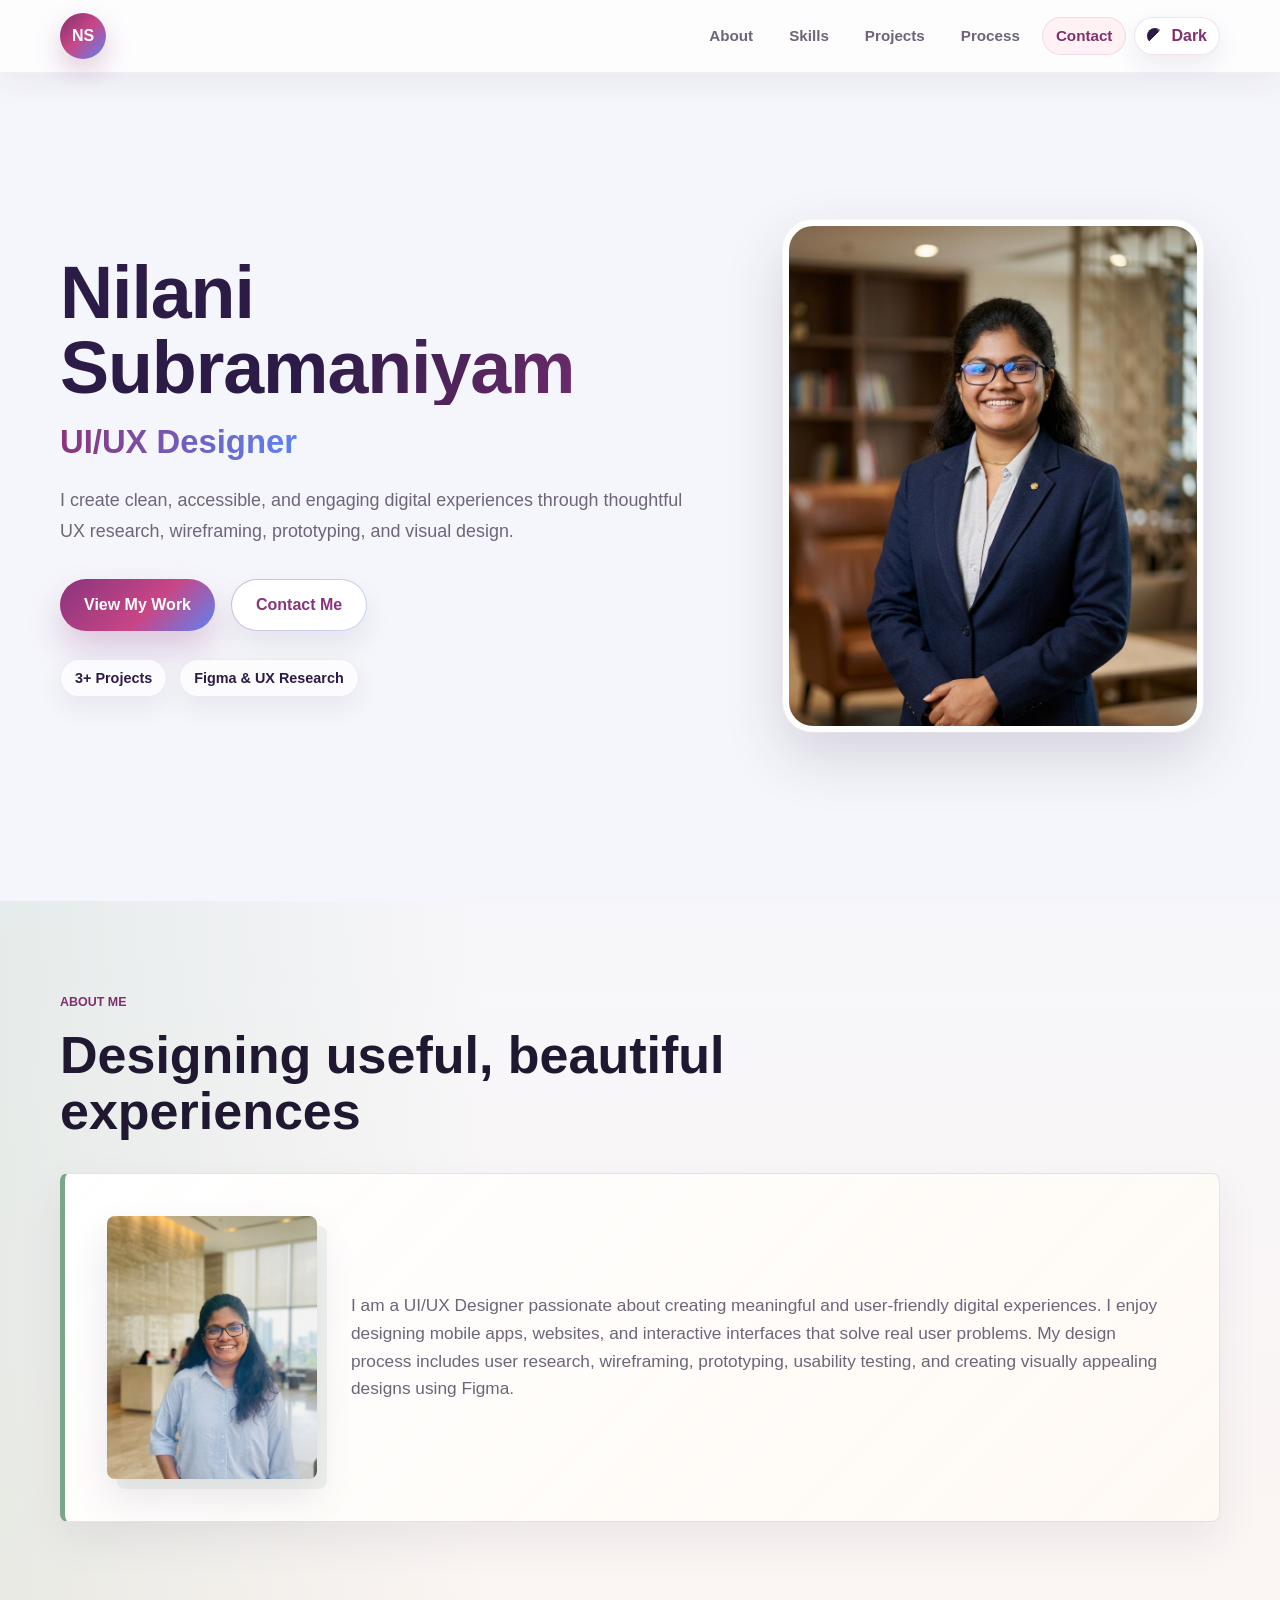
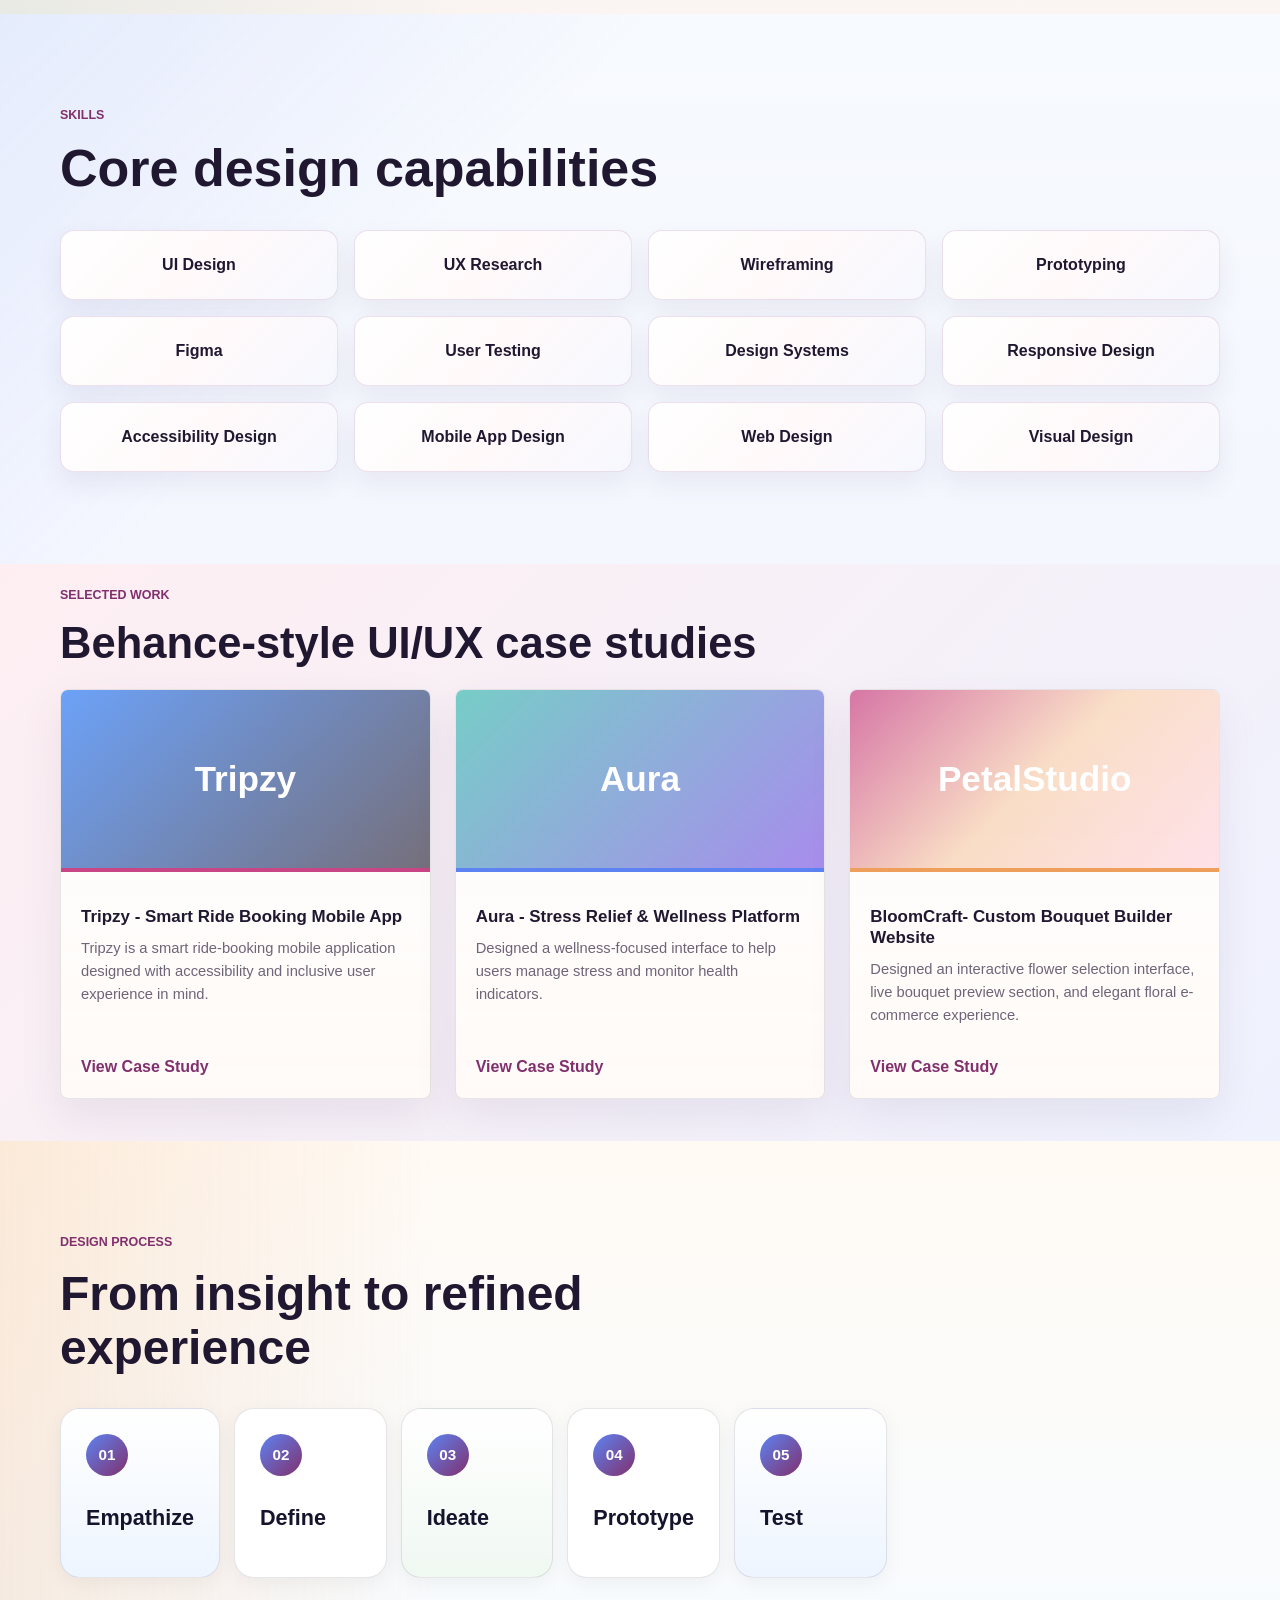
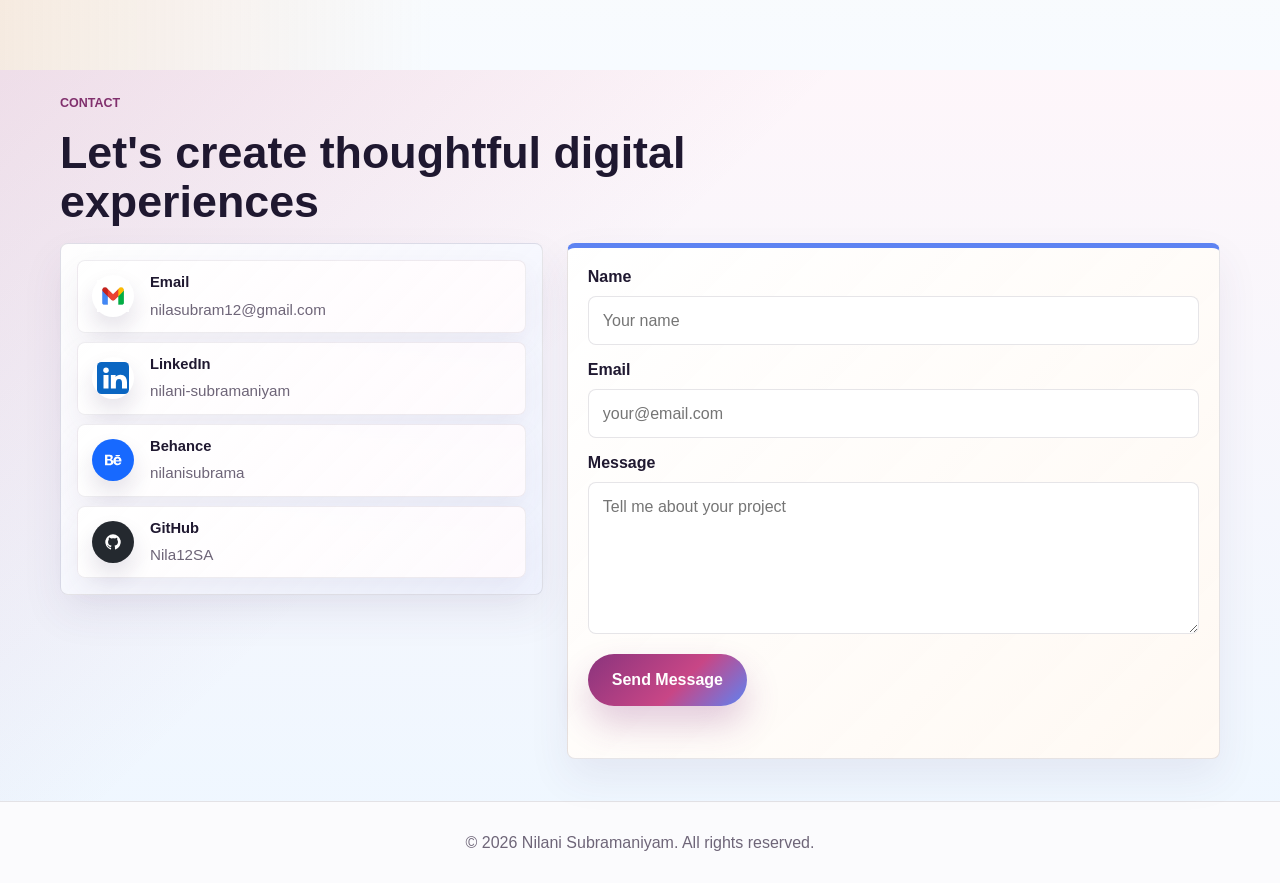
==== commit d5fe3427: "Update portfolio case study previews and theme" ====
--- a/index.html
+++ b/index.html
@@ -26,6 +26,12 @@
         <li><a href="#projects">Projects</a></li>
         <li><a href="#process">Process</a></li>
         <li><a href="#contact">Contact</a></li>
+        <li>
+          <button class="theme-toggle" type="button" aria-label="Switch to dark theme" aria-pressed="false">
+            <span class="theme-toggle-icon" aria-hidden="true"></span>
+            <span class="theme-toggle-text">Dark</span>
+          </button>
+        </li>
       </ul>
     </nav>
   </header>
@@ -115,6 +121,7 @@
             <h3>Tripzy - Smart Ride Booking Mobile App</h3>
             <p>
               Tripzy is a smart ride-booking mobile application designed with accessibility and inclusive user experience in mind.
+            </p>
             <a href="case-study-tripzy.html" class="project-link">View Case Study</a>
           </div>
         </article>
--- a/style.css
+++ b/style.css
@@ -641,6 +641,7 @@
 }
 
 .project-card p {
+  min-height: 88px;
   color: var(--muted);
   font-size: 0.92rem;
   line-height: 1.55;
@@ -662,7 +663,7 @@
   display: inline-flex;
   align-self: flex-start;
   margin-top: auto;
-  padding-top: 14px;
+  padding-top: 8px;
   color: var(--primary-dark);
   font-weight: 800;
 }
@@ -1195,7 +1196,7 @@
 }
 
 .aura-page {
-  --aura-bg: #fffaf7;
+  --aura-bg: #f5f6fb;
   --aura-panel: rgba(255, 255, 255, 0.82);
   --aura-panel-strong: rgba(255, 246, 250, 0.9);
   --aura-border: rgba(200, 70, 134, 0.16);
@@ -1207,11 +1208,9 @@
   --aura-glow: 0 28px 70px rgba(200, 70, 134, 0.16);
   color: var(--aura-text);
   background:
-    linear-gradient(118deg, rgba(200, 70, 134, 0.12) 0 18%, transparent 18% 100%),
-    linear-gradient(26deg, transparent 0 62%, rgba(93, 131, 242, 0.1) 62% 100%),
-    radial-gradient(circle at 18% 9%, rgba(255, 202, 218, 0.44), transparent 30%),
-    radial-gradient(circle at 82% 16%, rgba(143, 108, 232, 0.18), transparent 28%),
-    linear-gradient(135deg, #fffaf7 0%, #fff2f7 48%, #f8fbff 100%);
+    linear-gradient(118deg, rgba(200, 70, 134, 0.05) 0 18%, transparent 18% 100%),
+    linear-gradient(26deg, transparent 0 62%, rgba(93, 131, 242, 0.06) 62% 100%),
+    linear-gradient(135deg, #f5f6fb 0%, #ffffff 48%, #eef5ff 100%);
 }
 
 .aura-page .section {
@@ -1219,20 +1218,20 @@
 }
 
 .aura-case-hero {
-  min-height: calc(92vh - 72px);
-  display: grid;
-  grid-template-columns: minmax(0, 0.9fr) minmax(320px, 1.1fr);
+  min-height: calc(78vh - 72px);
+  display: grid;
+  grid-template-columns: 0.92fr 1.08fr;
   align-items: center;
-  gap: clamp(28px, 6vw, 72px);
+  gap: 42px;
 }
 
 .aura-hero-copy h1 {
-  margin: 8px 0 18px;
+  margin: 10px 0 18px;
   color: transparent;
-  font-size: clamp(4.4rem, 12vw, 8.8rem);
-  line-height: 0.88;
+  font-size: clamp(2.75rem, 5.9vw, 5.2rem);
+  line-height: 1.04;
   letter-spacing: 0;
-  background: linear-gradient(120deg, #2c1b47 8%, #c84686 48%, #5d83f2 100%);
+  background: linear-gradient(120deg, #2c1b47 0%, #2c1b47 46%, #8a347d 100%);
   -webkit-background-clip: text;
   background-clip: text;
 }
@@ -1276,18 +1275,25 @@
 
 .aura-hero-stage {
   position: relative;
-  min-height: 620px;
+  min-height: auto;
   display: grid;
   place-items: center;
+  padding: 0;
   overflow: hidden;
-  border: 1px solid rgba(200, 70, 134, 0.18);
+  border: 0;
+  border-radius: 0;
+  background: transparent;
+  box-shadow: none;
+  backdrop-filter: none;
+}
+
+.aura-hero-image {
+  width: min(72%, 430px);
+  max-height: 560px;
+  display: block;
+  object-fit: contain;
   border-radius: 8px;
-  background:
-    linear-gradient(115deg, rgba(200, 70, 134, 0.15) 0 34%, transparent 34%),
-    radial-gradient(circle at 50% 40%, rgba(255, 202, 218, 0.55), transparent 42%),
-    linear-gradient(135deg, #fff6f1, #ffffff 54%, #f5f8ff);
-  box-shadow: var(--aura-glow);
-  backdrop-filter: blur(18px);
+  box-shadow: 0 24px 46px rgba(82, 52, 103, 0.18);
 }
 
 .aura-phone {
@@ -1314,8 +1320,8 @@
 }
 
 .aura-phone-large {
-  width: min(58%, 330px);
-  transform: rotate(-5deg);
+  width: min(54%, 300px);
+  transform: none;
 }
 
 .aura-screen {
@@ -1329,8 +1335,8 @@
 }
 
 .aura-phone-large .aura-screen {
-  min-height: 570px;
-  padding: 38px 22px 22px;
+  min-height: 470px;
+  padding: 36px 22px 22px;
 }
 
 .aura-status,
@@ -1802,6 +1808,15 @@
   max-width: 980px;
 }
 
+.aura-design-preview {
+  align-items: start;
+}
+
+.aura-preview-image {
+  height: 430px;
+  background: rgba(255, 245, 248, 0.78);
+}
+
 .tripzy-page {
   --tripzy-blue: #2563eb;
   --tripzy-blue-dark: #0f2a62;
@@ -2270,7 +2285,11 @@
   }
 
   .aura-hero-stage {
-    min-height: 560px;
+    min-height: auto;
+  }
+
+  .aura-hero-image {
+    width: min(78%, 430px);
   }
 
   .aura-phone-large {
@@ -2487,7 +2506,12 @@
   }
 
   .aura-hero-stage {
-    min-height: 500px;
+    min-height: auto;
+  }
+
+  .aura-hero-image {
+    width: min(92%, 340px);
+    max-height: 440px;
   }
 
   .aura-phone-large {
@@ -2721,3 +2745,215 @@
         font-size:18px;
     }
 }
+
+/* Case study typography refinement */
+.process .section-heading h2 {
+  font-size: clamp(1.9rem, 4vw, 3rem);
+  line-height: 1.12;
+}
+
+.process .process-card {
+  min-height: 170px;
+}
+
+.process .process-card h3 {
+  font-size: clamp(1.05rem, 1.7vw, 1.35rem);
+  line-height: 1.28;
+}
+
+.process .process-card span {
+  width: 42px;
+  height: 42px;
+  font-size: 0.95rem;
+}
+
+.case-section .section-heading h2,
+.tripzy-process-section .section-heading h2,
+.aura-section .section-heading h2,
+.aura-presentation h2 {
+  font-size: clamp(1.75rem, 3.2vw, 2.45rem);
+  line-height: 1.14;
+}
+
+.case-process .process-card,
+.tripzy-process-step,
+.aura-flow {
+  min-height: 150px;
+}
+
+.case-process .process-card h3,
+.tripzy-process-step h3,
+.aura-flow h3 {
+  font-size: clamp(1rem, 1.45vw, 1.18rem);
+  line-height: 1.28;
+}
+
+.case-process .process-card span,
+.tripzy-process-step span,
+.aura-flow span {
+  width: 42px;
+  height: 42px;
+  margin-bottom: 18px;
+  font-size: 0.95rem;
+}
+
+@media (max-width: 720px) {
+  .process .section-heading h2 {
+    font-size: clamp(1.8rem, 9vw, 2.35rem);
+  }
+
+  .process .process-card h3 {
+    font-size: 1.05rem;
+  }
+
+  .case-section .section-heading h2,
+  .tripzy-process-section .section-heading h2,
+  .aura-section .section-heading h2,
+  .aura-presentation h2 {
+    font-size: clamp(1.65rem, 8vw, 2.2rem);
+  }
+
+  .case-process .process-card h3,
+  .tripzy-process-step h3,
+  .aura-flow h3 {
+    font-size: 1rem;
+  }
+}
+
+.theme-toggle {
+  min-height: 38px;
+  display: inline-flex;
+  align-items: center;
+  gap: 8px;
+  padding: 0 12px;
+  color: var(--primary-dark);
+  font-weight: 800;
+  border: 1px solid rgba(138, 52, 125, 0.14);
+  border-radius: 999px;
+  background: rgba(255, 255, 255, 0.82);
+  box-shadow: 0 10px 24px rgba(44, 27, 71, 0.08);
+  cursor: pointer;
+  transition: transform 0.25s ease, background 0.25s ease, color 0.25s ease;
+}
+
+.theme-toggle:hover {
+  transform: translateY(-2px);
+}
+
+.theme-toggle-icon {
+  width: 16px;
+  height: 16px;
+  display: inline-block;
+  border-radius: 50%;
+  background: linear-gradient(135deg, #2c1b47 0 48%, #ffffff 49% 100%);
+  box-shadow: inset -4px -2px 0 rgba(255, 255, 255, 0.45);
+}
+
+body.dark-theme {
+  --surface: #12172d;
+  --surface-soft: #1c2140;
+  --text: #f8fbff;
+  --muted: #c4bdd1;
+  --border: rgba(255, 255, 255, 0.13);
+  --shadow: 0 22px 55px rgba(0, 0, 0, 0.34);
+  color: var(--text);
+  background:
+    linear-gradient(118deg, rgba(200, 70, 134, 0.14) 0 18%, transparent 18% 100%),
+    linear-gradient(26deg, transparent 0 62%, rgba(93, 131, 242, 0.14) 62% 100%),
+    linear-gradient(135deg, #070916 0%, #14192f 48%, #21182c 100%);
+}
+
+body.dark-theme .site-header {
+  background: rgba(10, 13, 29, 0.78);
+  border-bottom-color: rgba(255, 255, 255, 0.1);
+}
+
+body.dark-theme .nav-links a {
+  color: rgba(248, 251, 255, 0.76);
+}
+
+body.dark-theme .nav-links a:hover,
+body.dark-theme .nav-links a.active {
+  color: #ffffff;
+  background: rgba(200, 70, 134, 0.2);
+}
+
+body.dark-theme .nav-toggle,
+body.dark-theme .theme-toggle {
+  color: #ffffff;
+  border-color: rgba(255, 255, 255, 0.16);
+  background: rgba(255, 255, 255, 0.1);
+}
+
+body.dark-theme .nav-toggle span {
+  background: #ffffff;
+}
+
+body.dark-theme .theme-toggle-icon {
+  background: linear-gradient(135deg, #ffffff 0 48%, #8f6ce8 49% 100%);
+}
+
+body.dark-theme .hero h1,
+body.dark-theme .section-heading h2 {
+  background: linear-gradient(120deg, #ffffff 0%, #f5cad6 46%, #b9c8ff 100%);
+  -webkit-background-clip: text;
+  background-clip: text;
+  color: transparent;
+}
+
+body.dark-theme .hero h2,
+body.dark-theme .eyebrow {
+  color: #f5cad6;
+}
+
+body.dark-theme .hero-text,
+body.dark-theme .project-card p,
+body.dark-theme .about-panel p,
+body.dark-theme .contact-card small,
+body.dark-theme .case-list {
+  color: var(--muted);
+}
+
+body.dark-theme .hero-stats span,
+body.dark-theme .about-panel,
+body.dark-theme .skill-card,
+body.dark-theme .project-card,
+body.dark-theme .process-card,
+body.dark-theme .contact-info,
+body.dark-theme .contact-form,
+body.dark-theme .contact-card {
+  border-color: rgba(255, 255, 255, 0.13);
+  background:
+    linear-gradient(135deg, rgba(255, 255, 255, 0.11), rgba(255, 255, 255, 0.05)),
+    #12172d;
+  box-shadow: var(--shadow);
+}
+
+body.dark-theme .project-content {
+  background: rgba(8, 11, 26, 0.52);
+}
+
+body.dark-theme .project-card h3,
+body.dark-theme .process-card h3,
+body.dark-theme .contact-card strong,
+body.dark-theme .contact-form label {
+  color: #ffffff;
+}
+
+body.dark-theme .contact-form input,
+body.dark-theme .contact-form textarea {
+  color: #ffffff;
+  border-color: rgba(255, 255, 255, 0.13);
+  background: rgba(255, 255, 255, 0.08);
+}
+
+body.dark-theme .footer {
+  background: rgba(8, 11, 26, 0.82);
+  border-top-color: rgba(255, 255, 255, 0.1);
+}
+
+@media (max-width: 720px) {
+  body.dark-theme .nav-links {
+    background: rgba(10, 13, 29, 0.96);
+  }
+}
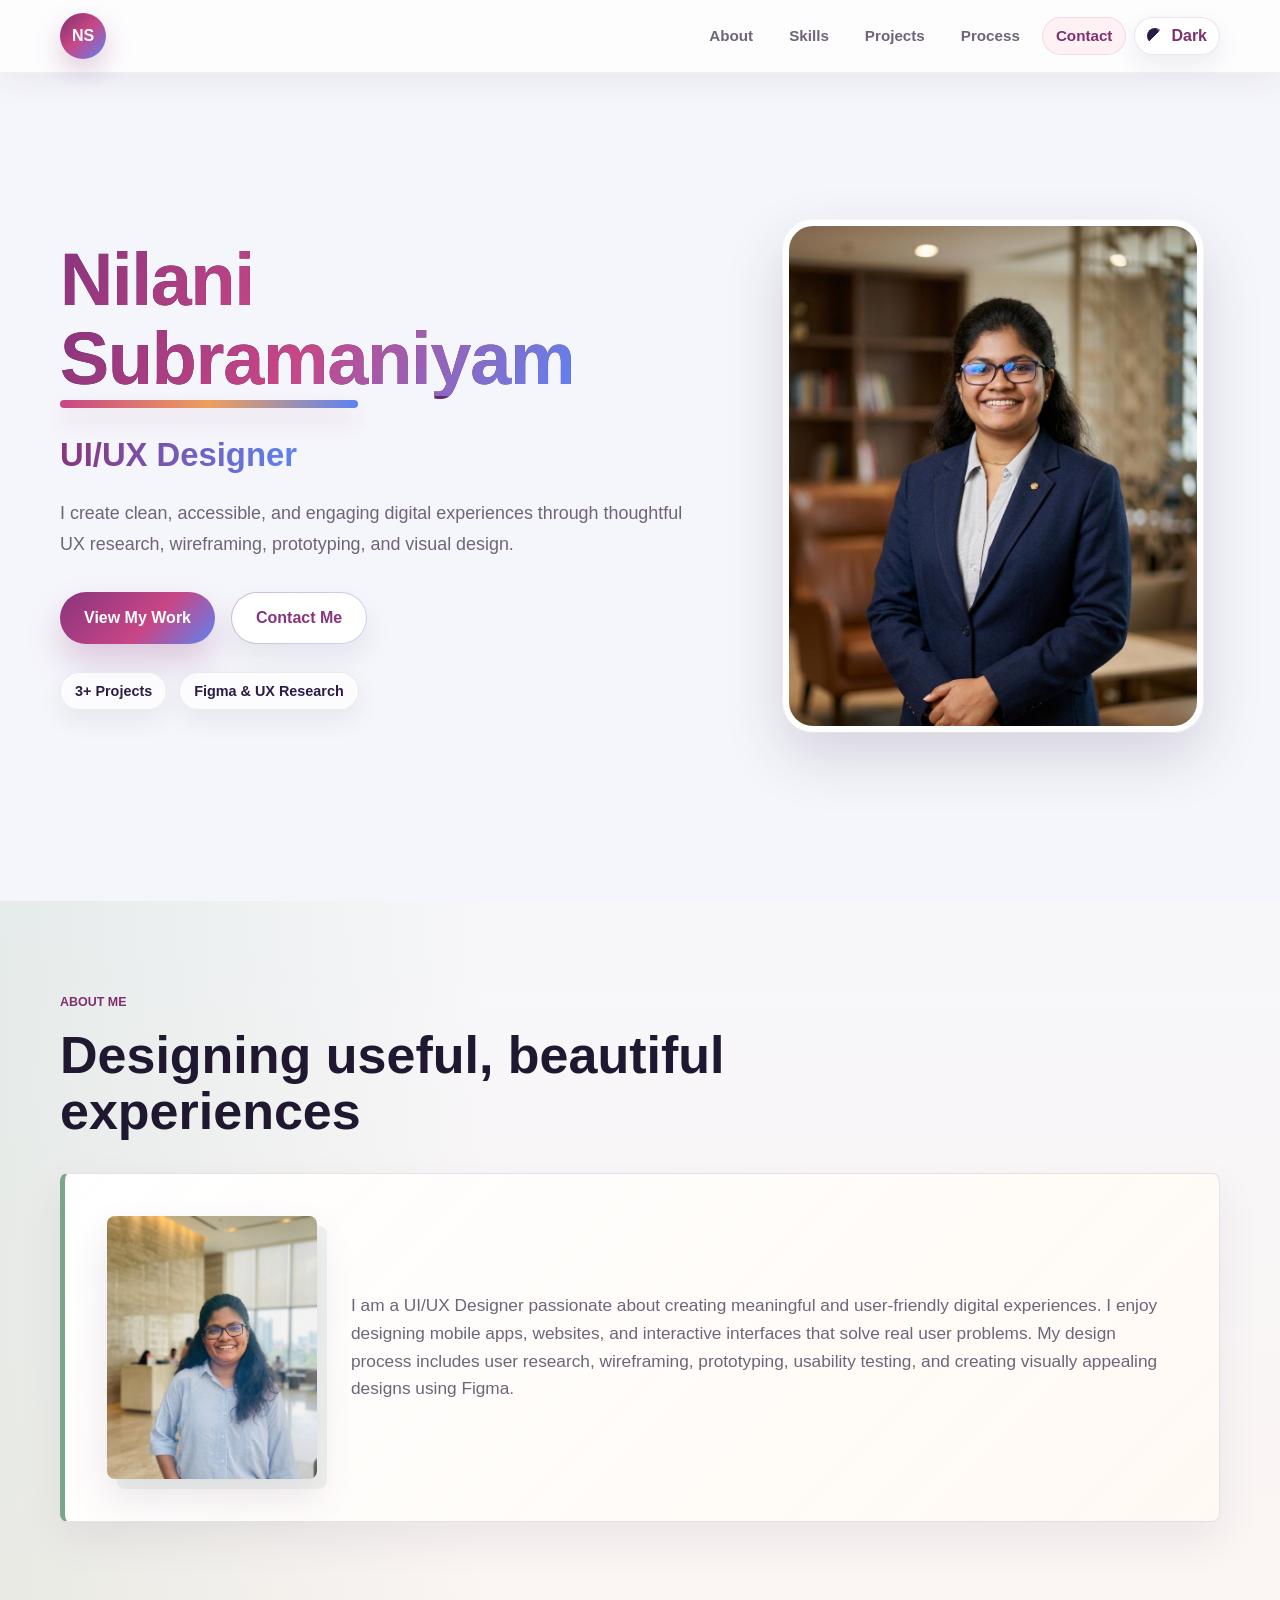
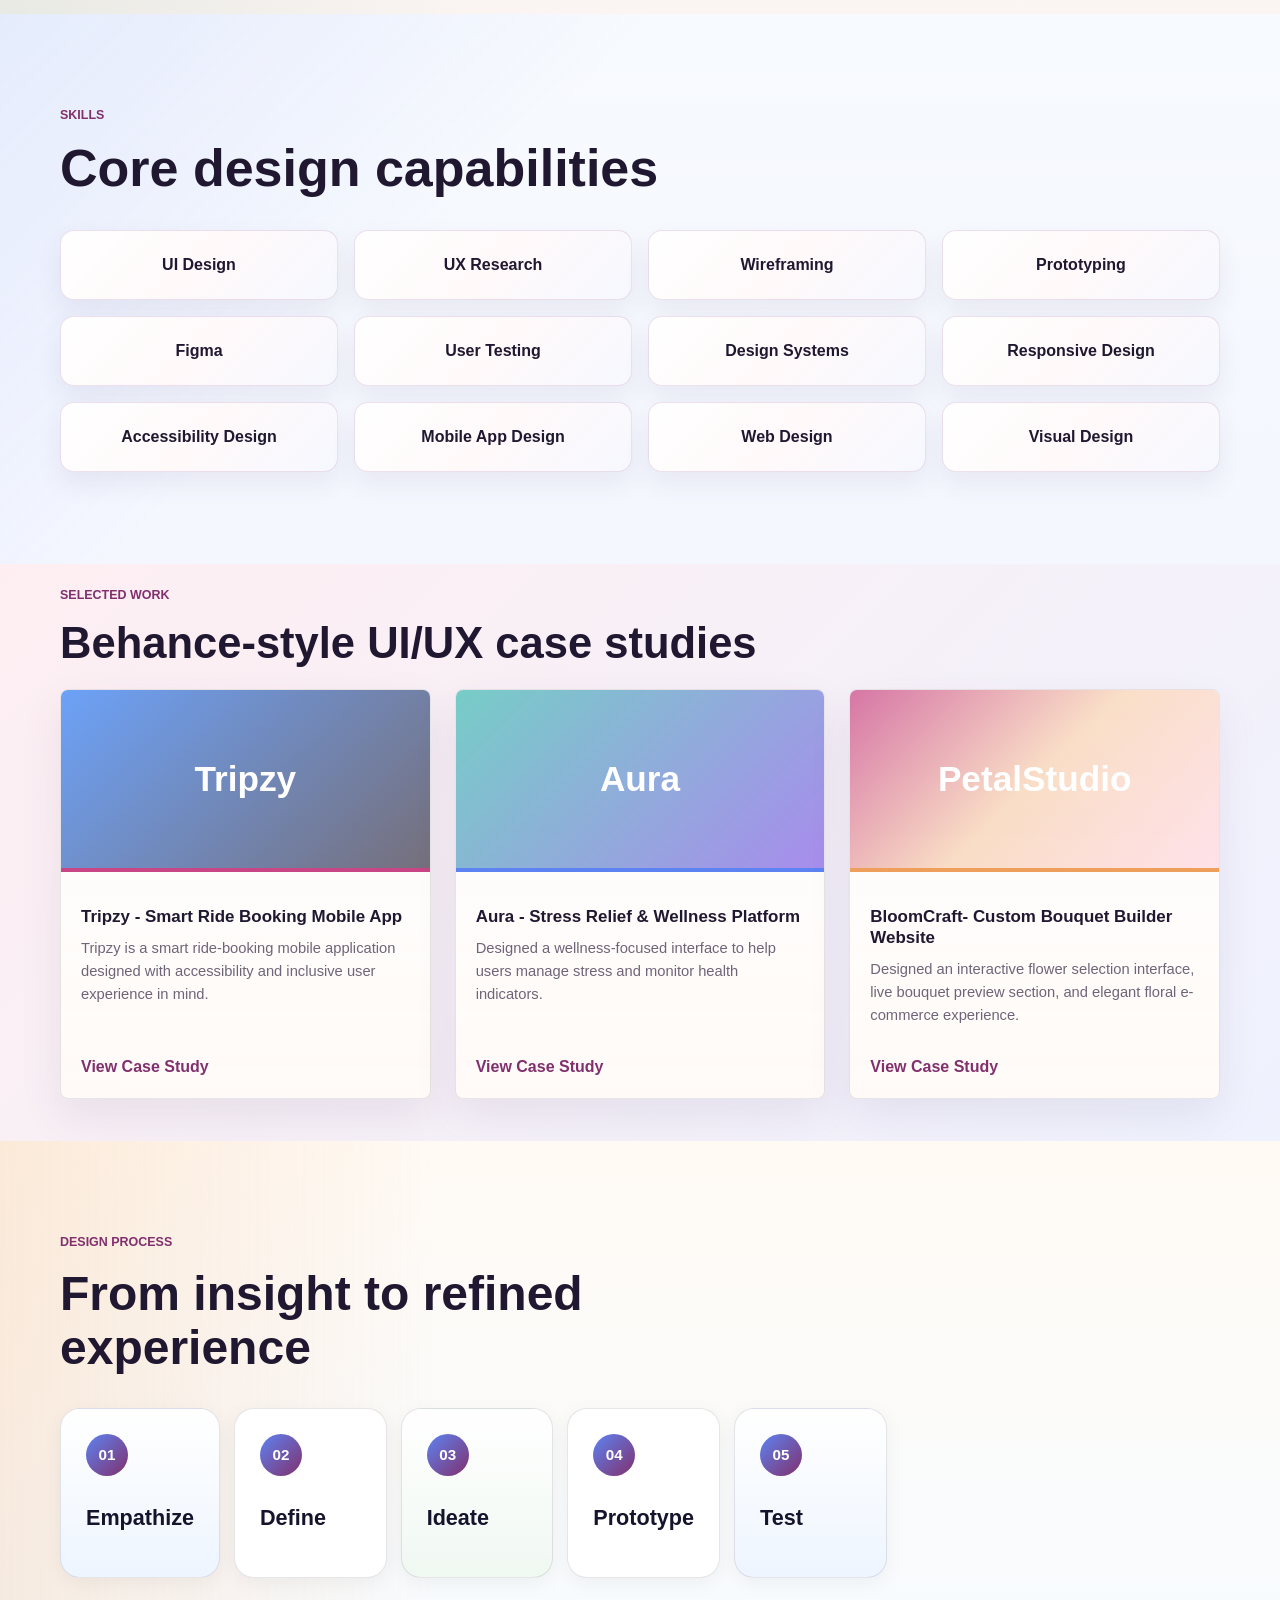
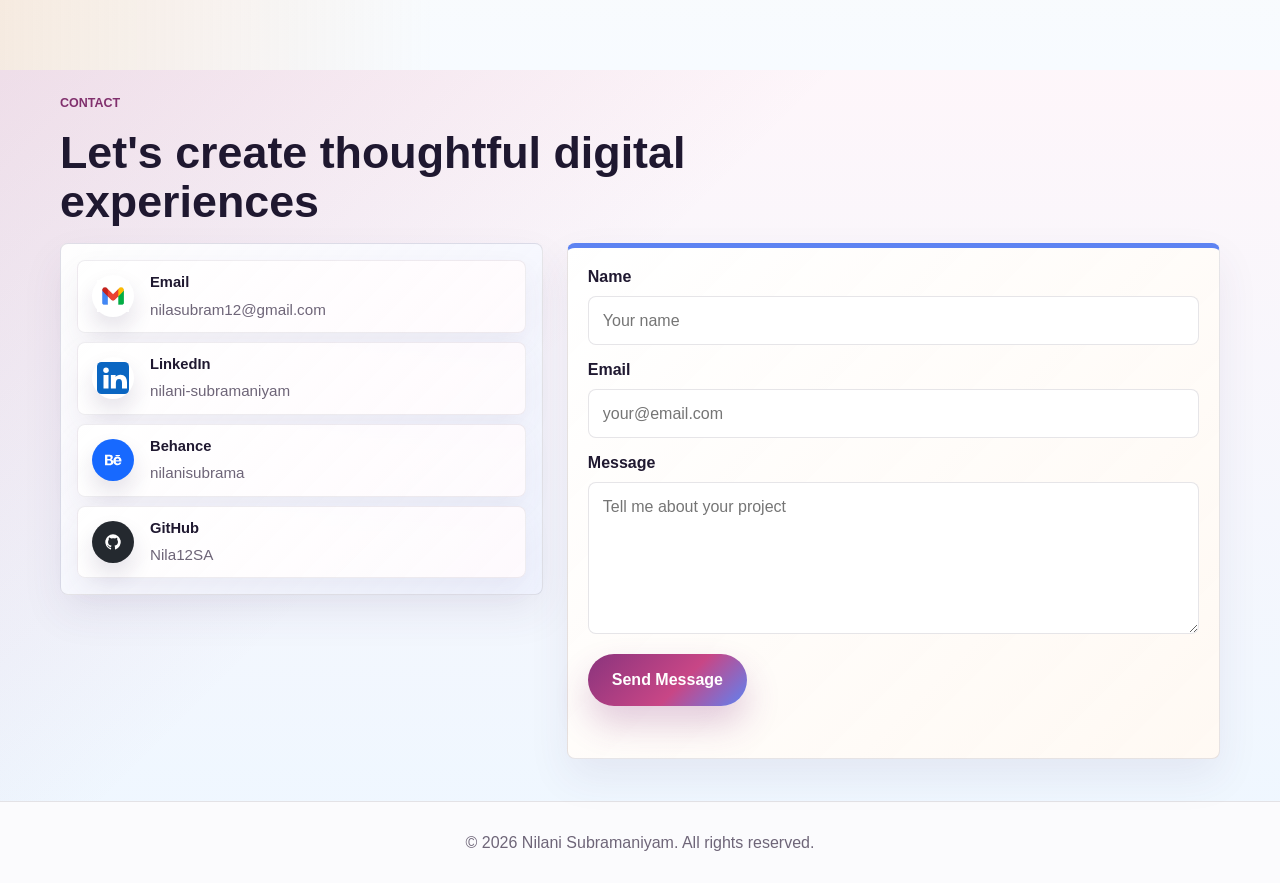
==== commit ab8441dd: "Refine case study navigation and homepage hero" ====
--- a/index.html
+++ b/index.html
@@ -40,7 +40,7 @@
     <section class="hero section">
       <div class="hero-content reveal">
         
-        <h1>Nilani Subramaniyam</h1>
+        <h1 class="hero-name"><span>Nilani</span><span>Subramaniyam</span></h1>
         <h2>UI/UX Designer</h2>
         <p class="hero-text">
           I create clean, accessible, and engaging digital experiences through thoughtful UX research, wireframing, prototyping, and visual design.
--- a/style.css
+++ b/style.css
@@ -277,6 +277,40 @@
   background-clip: text;
 }
 
+.hero-name {
+  position: relative;
+  display: grid;
+  gap: 4px;
+  width: fit-content;
+  padding-bottom: 10px;
+}
+
+.hero-name::after {
+  content: "";
+  width: 58%;
+  height: 8px;
+  display: block;
+  border-radius: 999px;
+  background: linear-gradient(90deg, #c84686, #ee9f5c, #5d83f2);
+  box-shadow: 0 12px 24px rgba(200, 70, 134, 0.2);
+}
+
+.hero-name span {
+  display: block;
+}
+
+.hero-name span {
+  background: linear-gradient(120deg, #8a347d 0%, #c84686 46%, #5d83f2 100%);
+  -webkit-background-clip: text;
+  background-clip: text;
+}
+
+.hero-name span:last-child {
+  background: linear-gradient(120deg, #8a347d 0%, #c84686 46%, #5d83f2 100%);
+  -webkit-background-clip: text;
+  background-clip: text;
+}
+
 .hero h2 {
   display: inline-flex;
   margin-top: 18px;
@@ -2901,6 +2935,12 @@
   color: transparent;
 }
 
+body.dark-theme .hero-name span {
+  background: linear-gradient(120deg, #f5cad6 0%, #ffffff 46%, #b9c8ff 100%);
+  -webkit-background-clip: text;
+  background-clip: text;
+}
+
 body.dark-theme .hero h2,
 body.dark-theme .eyebrow {
   color: #f5cad6;
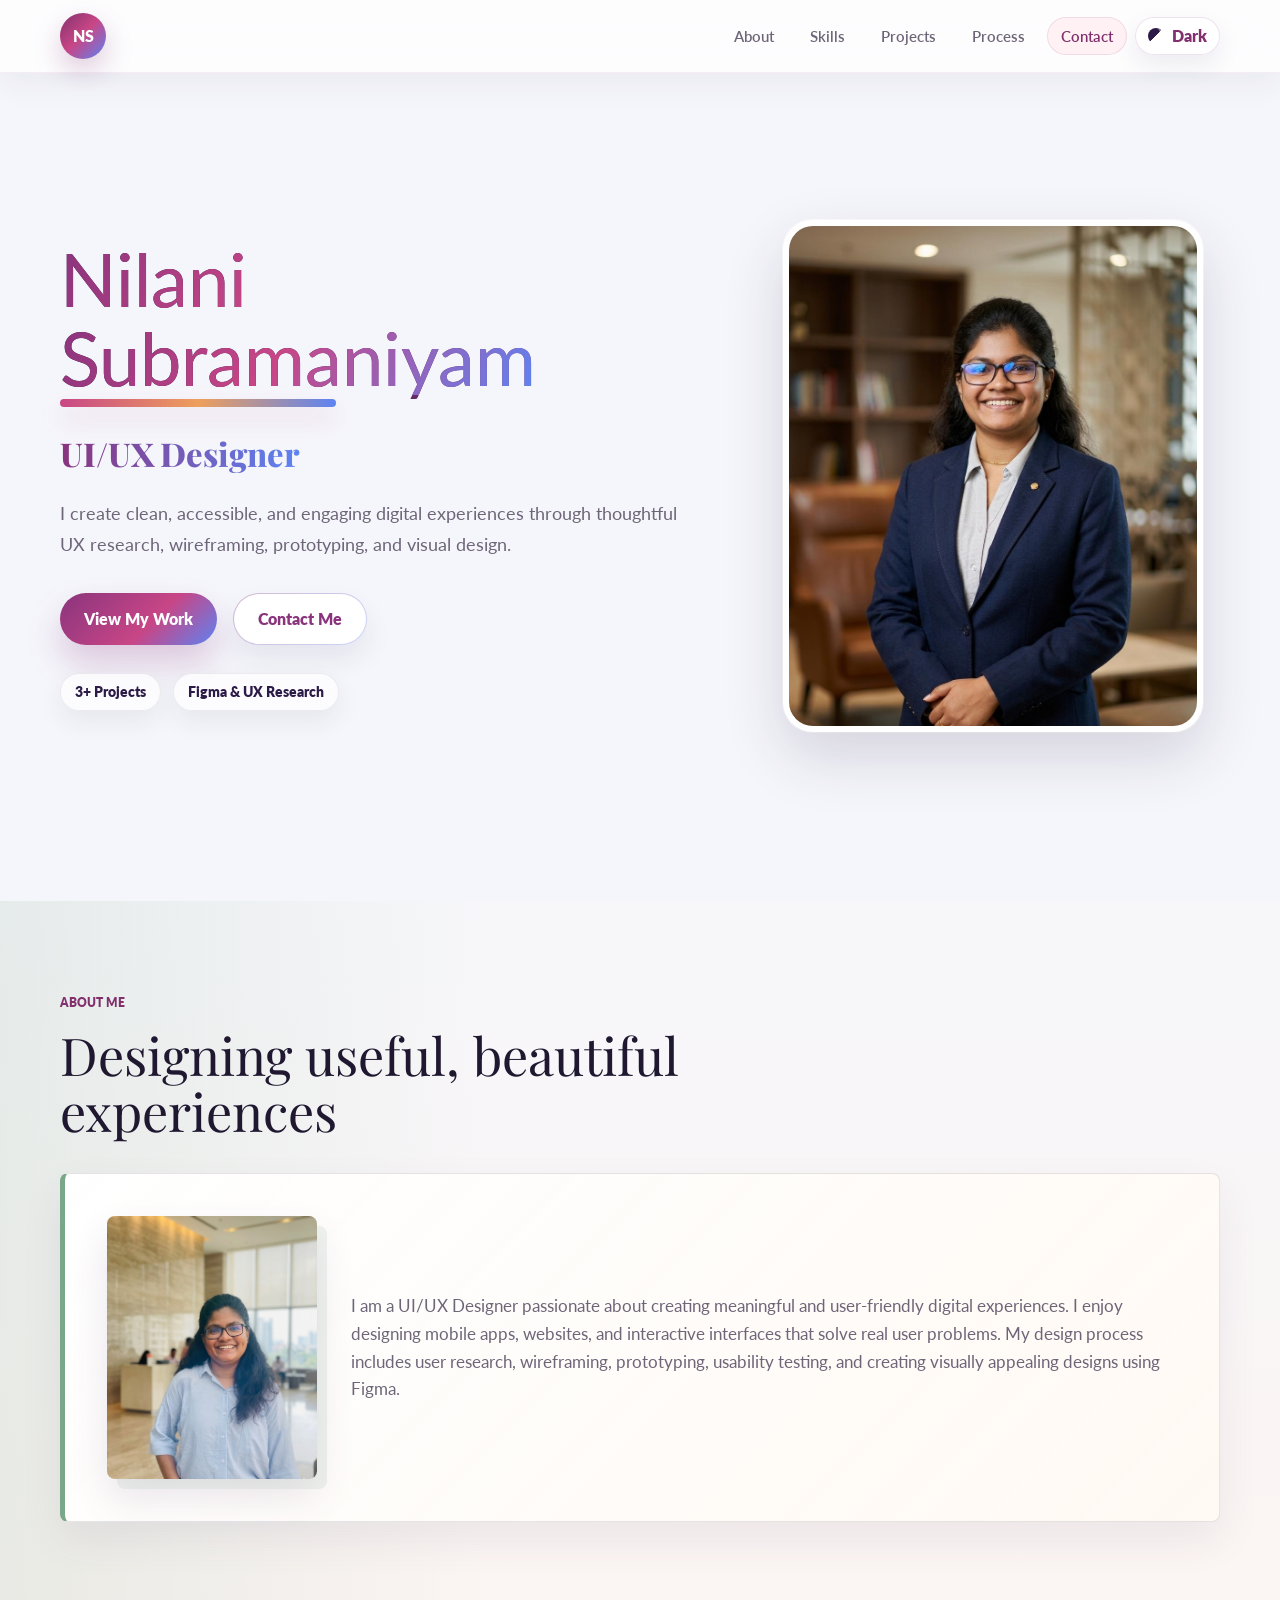
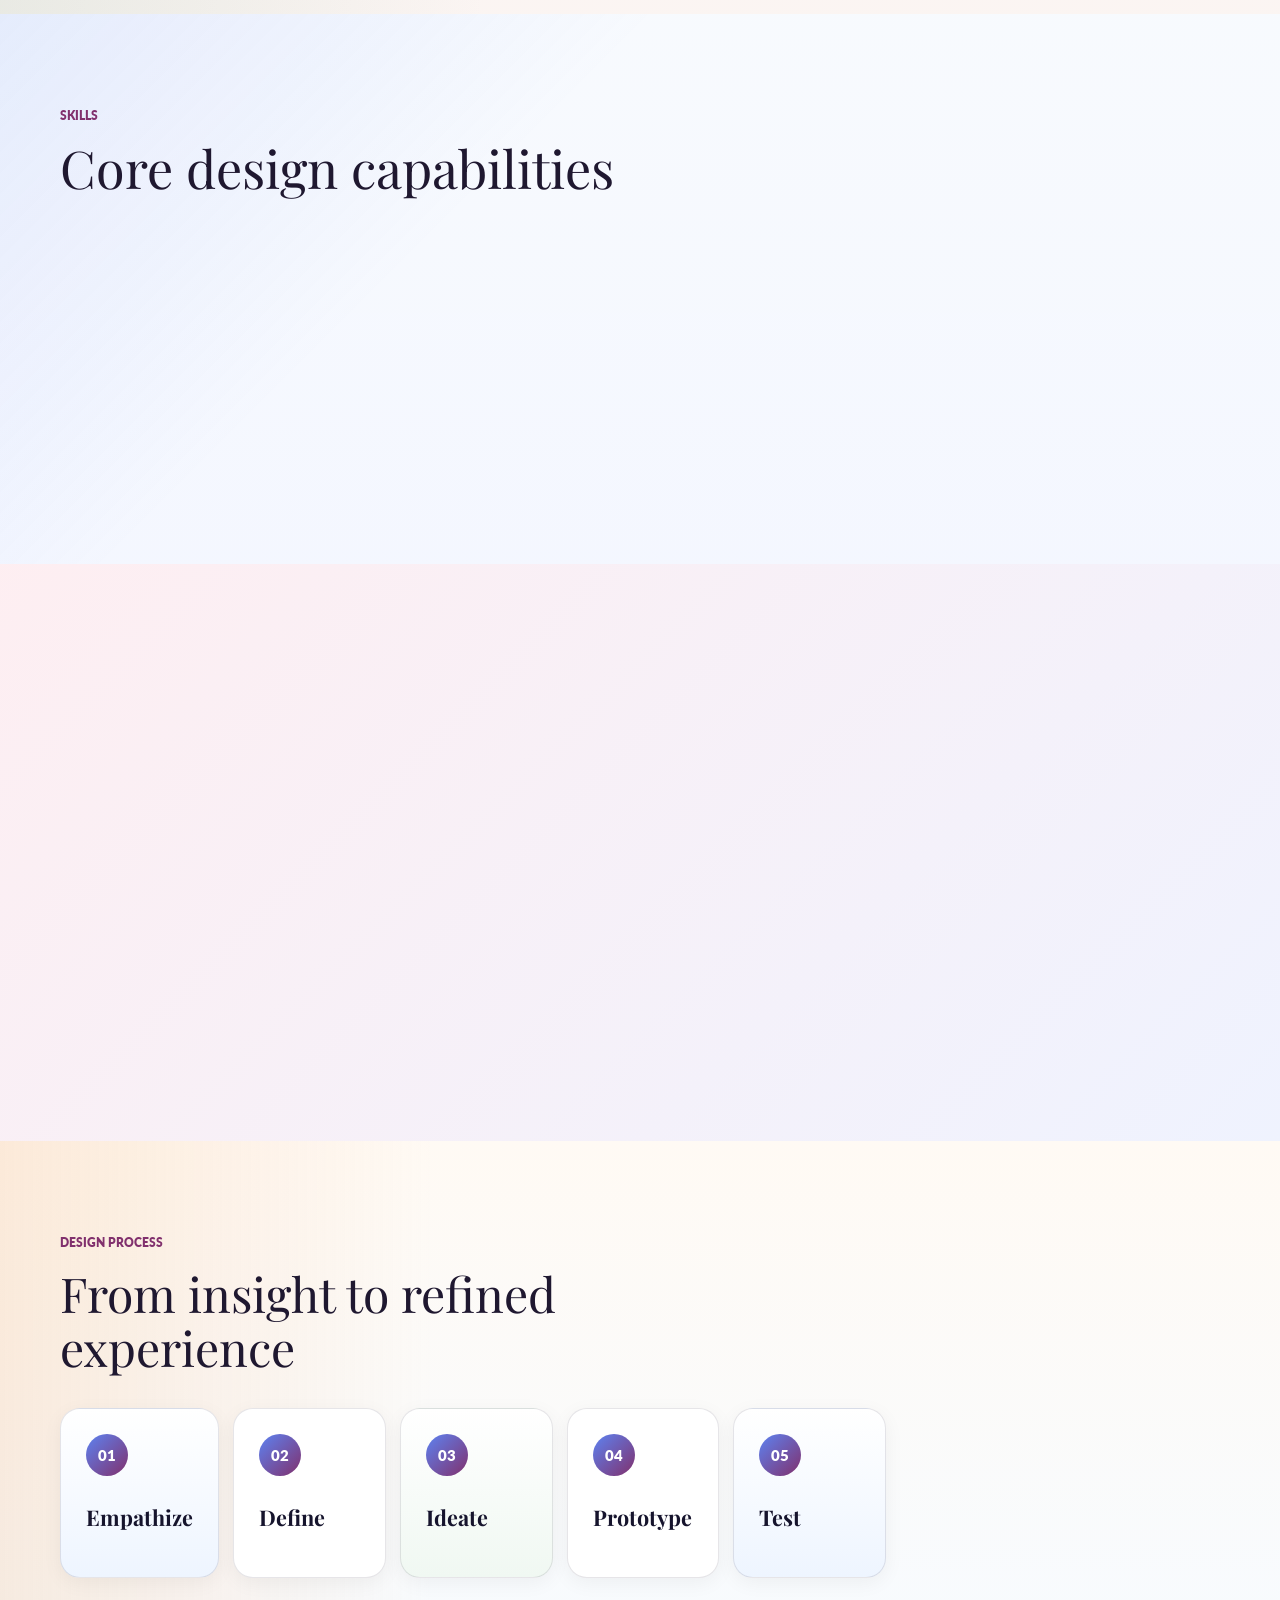
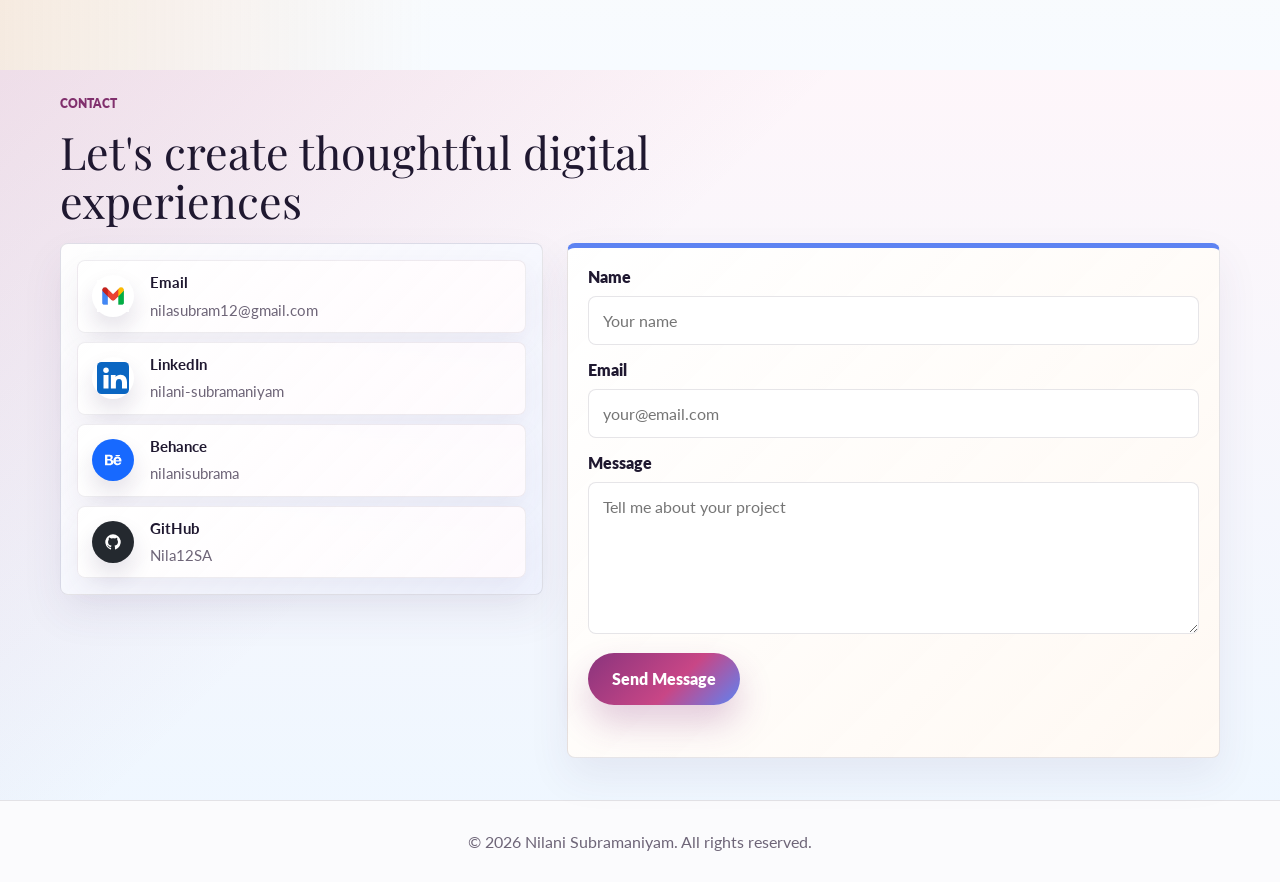
==== commit e6ccb894: "Use Playfair Display and Lato fonts" ====
--- a/index.html
+++ b/index.html
@@ -6,7 +6,7 @@
   <title>Nilani Subramaniyam | UI/UX Designer</title>
   <link rel="preconnect" href="https://fonts.googleapis.com">
   <link rel="preconnect" href="https://fonts.gstatic.com" crossorigin>
-  <link href="https://fonts.googleapis.com/css2?family=Inter:wght@400;500;600;700;800&display=swap" rel="stylesheet">
+  <link href="https://fonts.googleapis.com/css2?family=Lato:wght@400;700;900&family=Playfair+Display:wght@400;700&display=swap" rel="stylesheet">
   <link rel="stylesheet" href="style.css">
 </head>
 <body>
--- a/style.css
+++ b/style.css
@@ -14,6 +14,8 @@
   --shadow: 0 22px 55px rgba(82, 52, 103, 0.15);
   --radius: 8px;
   --max-width: 1160px;
+  --body-font: "Lato", Arial, sans-serif;
+  --display-font: "Playfair Display", serif;
 }
 
 * {
@@ -33,7 +35,7 @@
   min-height: 100vh;
   overflow-x: hidden;
   color: var(--text);
-  font-family: "Inter", Arial, sans-serif;
+  font-family: var(--body-font);
   line-height: 1.6;
   background:
     linear-gradient(118deg, rgba(200, 70, 134, 0.12) 0 18%, transparent 18% 100%),
@@ -55,6 +57,12 @@
 a {
   color: inherit;
   text-decoration: none;
+}
+
+h1,
+h2,
+h3 {
+  font-family: var(--display-font);
 }
 
 .site-header {
@@ -268,9 +276,11 @@
 
 .hero h1 {
   max-width: 720px;
+  font-family: var(--display-font);
+  font-weight: 400;
   font-size: clamp(3.15rem, 5.75vw, 4.85rem);
   line-height: 1.02;
-  letter-spacing: -0.015em;
+  letter-spacing: 0;
   color: transparent;
   background: linear-gradient(120deg, #2c1b47 0%, #2c1b47 42%, #8a347d 100%);
   -webkit-background-clip: text;
@@ -484,6 +494,8 @@
 }
 
 .section-heading h2 {
+  font-family: var(--display-font);
+  font-weight: 400;
   font-size: clamp(2rem, 5vw, 3.25rem);
   line-height: 1.08;
   letter-spacing: 0;
@@ -913,6 +925,8 @@
 
 .case-hero-copy h1 {
   max-width: 720px;
+  font-family: var(--display-font);
+  font-weight: 400;
   font-size: clamp(2.1rem, 4.6vw, 4rem);
   line-height: 1.08;
   letter-spacing: 0;
@@ -1038,6 +1052,16 @@
 .case-summary h2 {
   margin-bottom: 12px;
   line-height: 1.25;
+}
+
+.case-card h2,
+.case-summary h2,
+.petal-showcase h2,
+.figma-panel h2,
+.aura-screen h2,
+.aura-presentation h2 {
+  font-family: var(--display-font);
+  font-weight: 400;
 }
 
 .case-card p,
@@ -1262,6 +1286,8 @@
 .aura-hero-copy h1 {
   margin: 10px 0 18px;
   color: transparent;
+  font-family: var(--display-font);
+  font-weight: 400;
   font-size: clamp(2.75rem, 5.9vw, 5.2rem);
   line-height: 1.04;
   letter-spacing: 0;
@@ -1882,6 +1908,8 @@
 .tripzy-hero-copy h1 {
   max-width: 720px;
   margin-top: 12px;
+  font-family: var(--display-font);
+  font-weight: 400;
   font-size: clamp(2.1rem, 4.6vw, 4rem);
   line-height: 1.08;
 }
@@ -2624,7 +2652,7 @@
     margin:0;
     padding:0;
     box-sizing:border-box;
-    font-family:Arial, Helvetica, sans-serif;
+    font-family:var(--body-font);
 }
 
 body{
@@ -2946,12 +2974,33 @@
   color: #f5cad6;
 }
 
+body.dark-theme,
+body.dark-theme p,
+body.dark-theme h3,
+body.dark-theme strong,
+body.dark-theme label,
+body.dark-theme small {
+  color: var(--text);
+}
+
 body.dark-theme .hero-text,
 body.dark-theme .project-card p,
 body.dark-theme .about-panel p,
 body.dark-theme .contact-card small,
-body.dark-theme .case-list {
+body.dark-theme .case-list,
+body.dark-theme .contact-form input::placeholder,
+body.dark-theme .contact-form textarea::placeholder {
   color: var(--muted);
+}
+
+body.dark-theme .about::before,
+body.dark-theme .skills::before,
+body.dark-theme .projects::before,
+body.dark-theme .process::before,
+body.dark-theme .contact::before {
+  background:
+    linear-gradient(135deg, rgba(200, 70, 134, 0.08), transparent 42%),
+    linear-gradient(180deg, rgba(7, 9, 22, 0.88), rgba(18, 23, 45, 0.92));
 }
 
 body.dark-theme .hero-stats span,
@@ -2980,6 +3029,19 @@
   color: #ffffff;
 }
 
+body.dark-theme .skill-card,
+body.dark-theme .hero-stats span,
+body.dark-theme .project-link,
+body.dark-theme .form-status {
+  color: #f5cad6;
+}
+
+body.dark-theme .btn-secondary {
+  color: #ffffff;
+  border-color: rgba(255, 255, 255, 0.18);
+  background: rgba(255, 255, 255, 0.1);
+}
+
 body.dark-theme .contact-form input,
 body.dark-theme .contact-form textarea {
   color: #ffffff;
@@ -2992,6 +3054,94 @@
   border-top-color: rgba(255, 255, 255, 0.1);
 }
 
+body.dark-theme .case-hero-copy h1,
+body.dark-theme .tripzy-hero-copy h1,
+body.dark-theme .aura-hero-copy h1 {
+  background: linear-gradient(120deg, #ffffff 0%, #f5cad6 46%, #b9c8ff 100%);
+  -webkit-background-clip: text;
+  background-clip: text;
+  color: transparent;
+}
+
+body.dark-theme .case-hero-copy p:not(.eyebrow),
+body.dark-theme .tripzy-hero-copy p:not(.eyebrow),
+body.dark-theme .aura-hero-copy p:not(.aura-kicker),
+body.dark-theme .case-card p,
+body.dark-theme .detail-item p,
+body.dark-theme .case-summary p:not(.eyebrow),
+body.dark-theme .figma-panel p:not(.eyebrow) {
+  color: var(--muted);
+}
+
+body.dark-theme .case-section::before,
+body.dark-theme main .case-section:nth-of-type(2n + 3)::before,
+body.dark-theme main .case-section:nth-of-type(2n + 4)::before,
+body.dark-theme .tripzy-hero::before,
+body.dark-theme .tripzy-showcase-section::before,
+body.dark-theme .tripzy-process-section::before {
+  background:
+    linear-gradient(135deg, rgba(200, 70, 134, 0.08), transparent 42%),
+    linear-gradient(180deg, rgba(7, 9, 22, 0.9), rgba(18, 23, 45, 0.94));
+}
+
+body.dark-theme .aura-page {
+  --aura-text: #f8fbff;
+  --aura-muted: #c4bdd1;
+  --aura-border: rgba(255, 255, 255, 0.13);
+  color: var(--aura-text);
+  background:
+    linear-gradient(118deg, rgba(200, 70, 134, 0.12) 0 18%, transparent 18% 100%),
+    linear-gradient(26deg, transparent 0 62%, rgba(93, 131, 242, 0.12) 62% 100%),
+    linear-gradient(135deg, #070916 0%, #14192f 48%, #21182c 100%);
+}
+
+body.dark-theme .case-card,
+body.dark-theme .detail-item,
+body.dark-theme .case-summary,
+body.dark-theme .figma-panel,
+body.dark-theme .aura-card,
+body.dark-theme .aura-flow,
+body.dark-theme .aura-system-panel,
+body.dark-theme .aura-presentation,
+body.dark-theme .tripzy-process-step {
+  border-color: rgba(255, 255, 255, 0.13);
+  background:
+    linear-gradient(135deg, rgba(255, 255, 255, 0.11), rgba(255, 255, 255, 0.05)),
+    #12172d;
+  box-shadow: var(--shadow);
+}
+
+body.dark-theme .case-card h2,
+body.dark-theme .detail-item h3,
+body.dark-theme .case-summary h2,
+body.dark-theme .figma-panel h2,
+body.dark-theme .aura-card h2,
+body.dark-theme .aura-card h3,
+body.dark-theme .aura-flow h3,
+body.dark-theme .aura-system-panel h3,
+body.dark-theme .aura-presentation h2 {
+  color: #ffffff;
+}
+
+body.dark-theme .case-number,
+body.dark-theme .process-card span,
+body.dark-theme .tripzy-process-step span,
+body.dark-theme .aura-flow span {
+  color: #ffffff;
+  background: linear-gradient(135deg, #8a347d, #c84686 58%, #5d83f2);
+}
+
+body.dark-theme .petal-preview,
+body.dark-theme .tripzy-hero-visual,
+body.dark-theme .petal-hero-screenshot,
+body.dark-theme .design-preview-image {
+  border-color: rgba(255, 255, 255, 0.13);
+  background:
+    linear-gradient(135deg, rgba(255, 255, 255, 0.1), rgba(255, 255, 255, 0.04)),
+    #12172d;
+  box-shadow: var(--shadow);
+}
+
 @media (max-width: 720px) {
   body.dark-theme .nav-links {
     background: rgba(10, 13, 29, 0.96);
